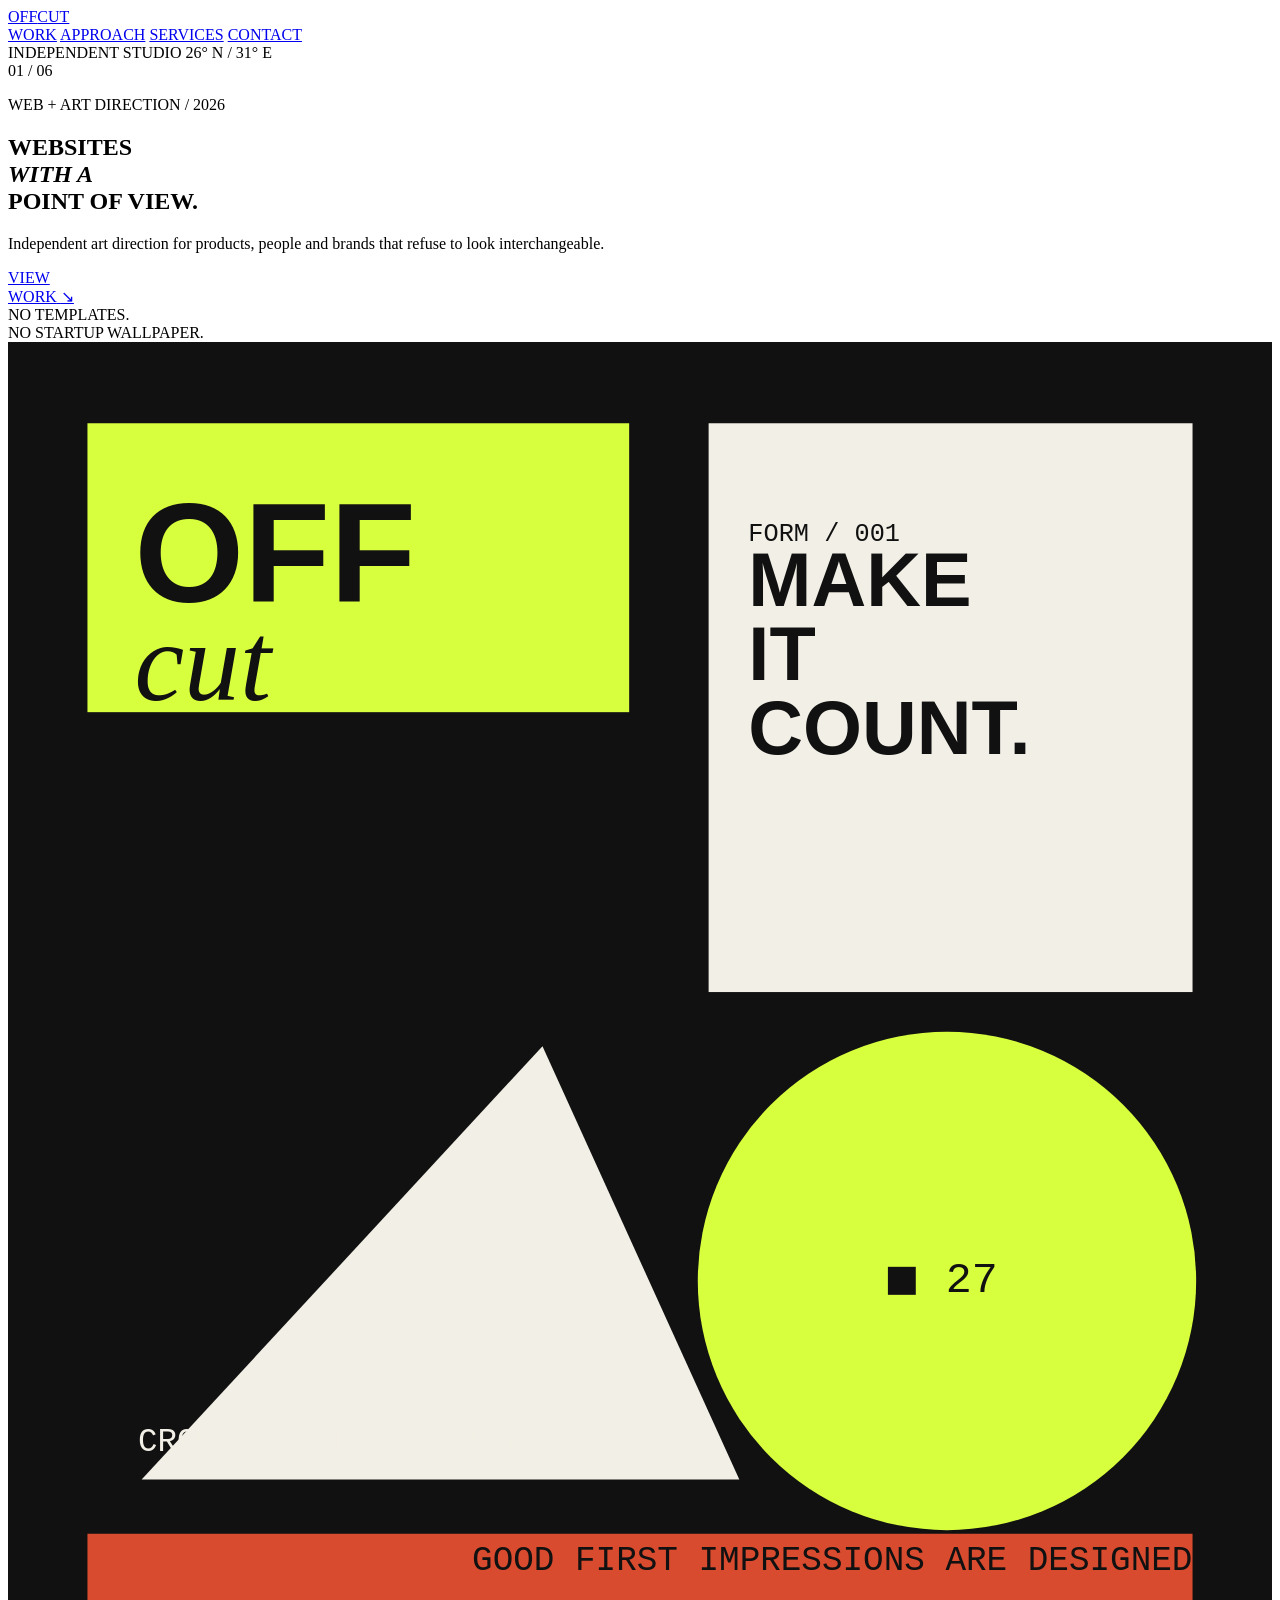
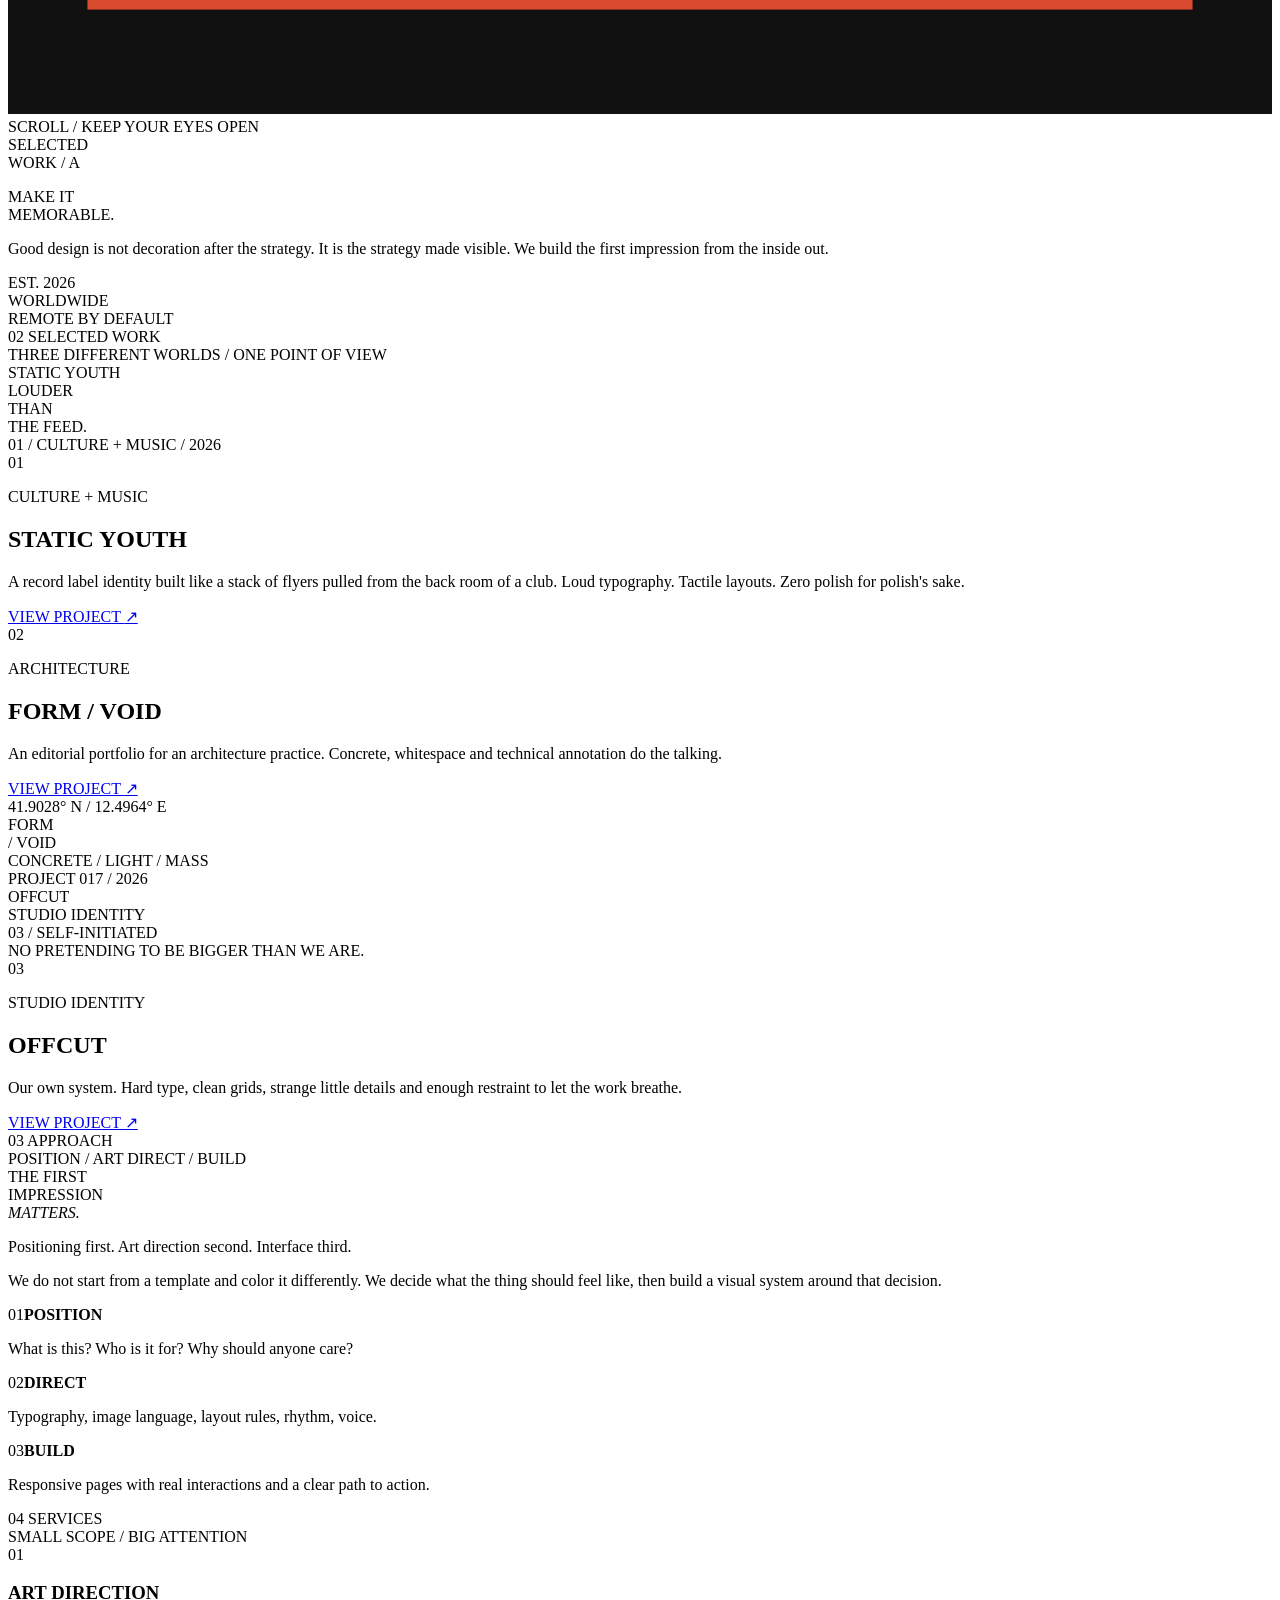
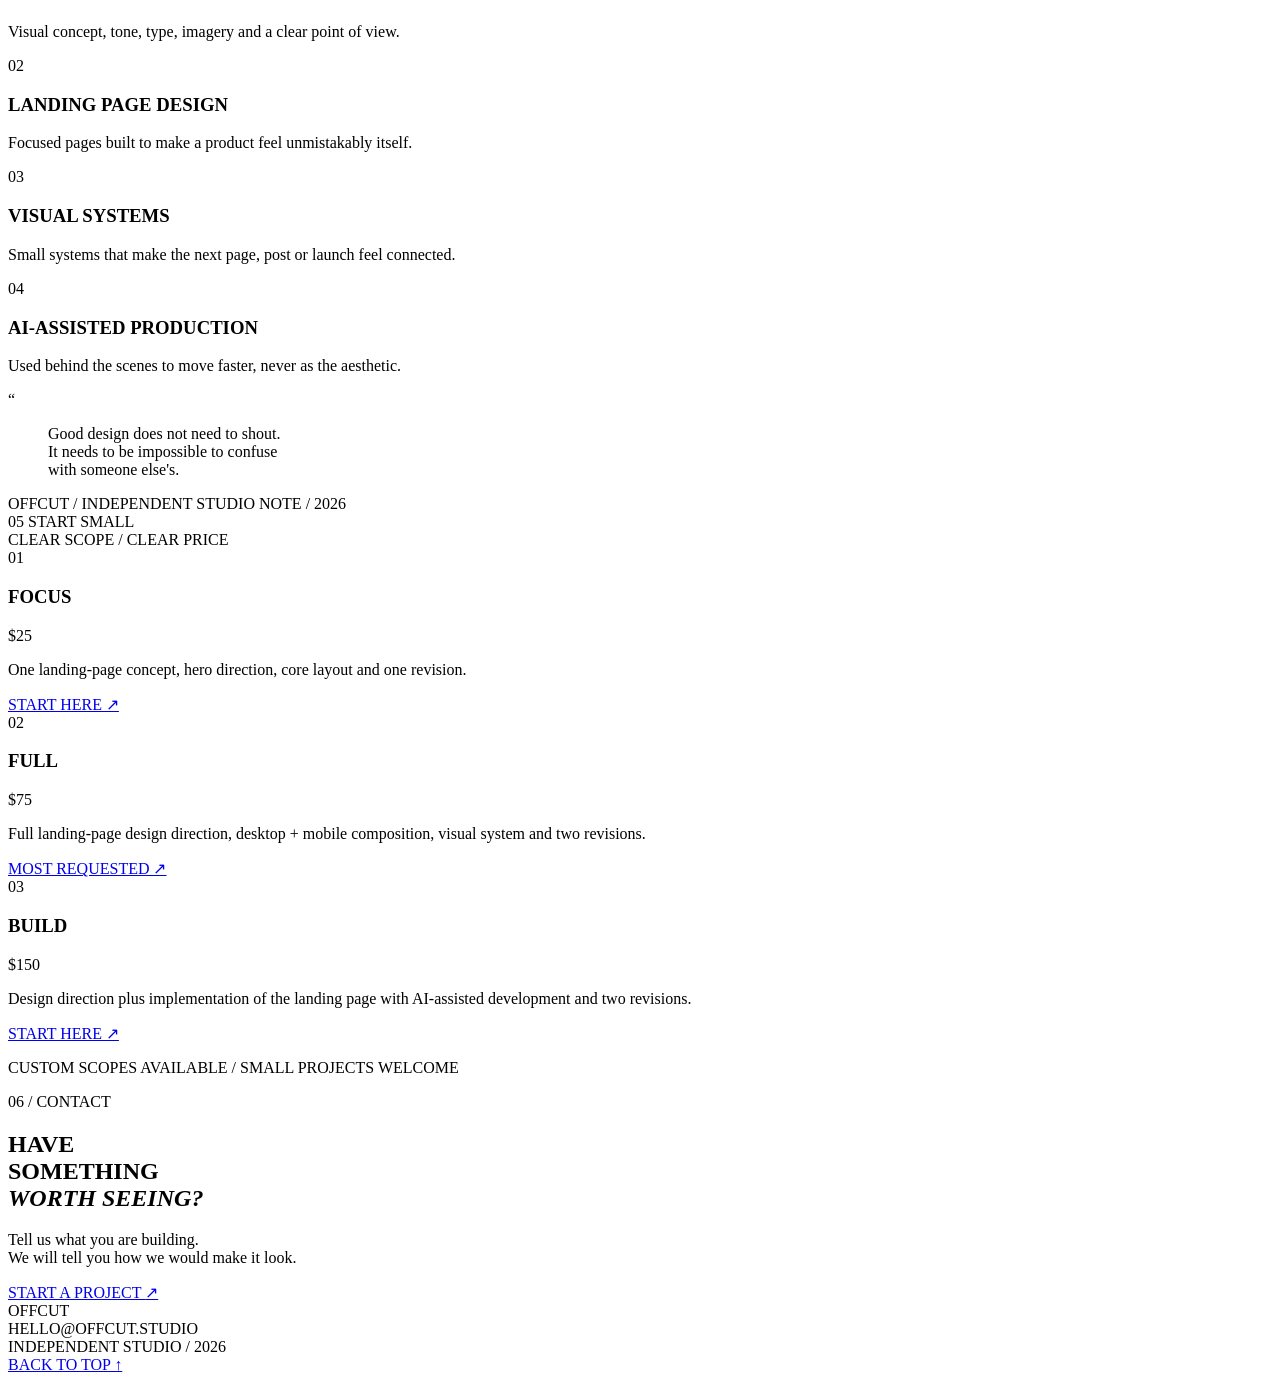
==== index.html @ 4e5cb55f "Build OFFCUT portfolio homepage" ====
<!doctype html>
<html lang="en">
<head>
  <meta charset="utf-8">
  <meta name="viewport" content="width=device-width,initial-scale=1">
  <meta name="theme-color" content="#f2efe6">
  <meta name="description" content="OFFCUT is an independent web and art direction studio making memorable websites for products, people and brands.">
  <title>OFFCUT / Websites with a point of view.</title>
  <link rel="icon" href="favicon.svg" type="image/svg+xml">
  <link rel="stylesheet" href="styles.css">
</head>
<body>
  <div class="noise" aria-hidden="true"></div>

  <header class="site-header">
    <a class="brand" href="#top" aria-label="OFFCUT home">
      <span>OFF</span><span>CUT</span>
    </a>
    <nav class="nav" aria-label="Primary">
      <a href="#work">WORK</a>
      <a href="#approach">APPROACH</a>
      <a href="#services">SERVICES</a>
      <a href="#contact">CONTACT</a>
    </nav>
    <div class="header-meta">
      <span>INDEPENDENT STUDIO</span>
      <span>26° N / 31° E</span>
    </div>
  </header>

  <main id="top">
    <section class="hero section-grid">
      <div class="hero-index mono">01 / 06</div>
      <div class="hero-copy">
        <p class="eyebrow">WEB + ART DIRECTION / 2026</p>
        <h1>WEBSITES<br><em>WITH A</em><br>POINT OF VIEW.</h1>
        <div class="hero-foot">
          <p class="lede">Independent art direction for products, people and brands that refuse to look interchangeable.</p>
          <a class="circle-link" href="#work">
            <span>VIEW<br>WORK</span>
            <span class="arrow">↘</span>
          </a>
        </div>
      </div>
      <div class="hero-art">
        <div class="stamp">NO TEMPLATES.<br>NO STARTUP WALLPAPER.</div>
        <svg class="hero-poster" viewBox="0 0 700 760" role="img" aria-label="Abstract OFFCUT poster composition">
          <rect width="700" height="760" fill="#111"/>
          <rect x="44" y="45" width="300" height="160" fill="#d8ff3e"/>
          <rect x="388" y="45" width="268" height="315" fill="#f2efe6"/>
          <circle cx="520" cy="520" r="138" fill="#d8ff3e"/>
          <path d="M74 630 L296 390 L405 630 Z" fill="#f2efe6"/>
          <rect x="44" y="660" width="612" height="42" fill="#d84b2f"/>
          <text x="70" y="144" fill="#111" font-size="78" font-family="Arial Narrow, Arial, sans-serif" font-weight="900">OFF</text>
          <text x="70" y="198" fill="#111" font-size="62" font-family="Georgia, serif" font-style="italic">cut</text>
          <text x="410" y="110" fill="#111" font-size="14" font-family="monospace">FORM / 001</text>
          <text x="410" y="146" fill="#111" font-size="42" font-family="Arial Narrow, Arial, sans-serif" font-weight="900">MAKE</text>
          <text x="410" y="187" fill="#111" font-size="42" font-family="Arial Narrow, Arial, sans-serif" font-weight="900">IT</text>
          <text x="410" y="228" fill="#111" font-size="42" font-family="Arial Narrow, Arial, sans-serif" font-weight="900">COUNT.</text>
          <text x="485" y="526" fill="#111" font-size="24" font-family="monospace">◼ 27</text>
          <text x="72" y="614" fill="#f2efe6" font-size="18" font-family="monospace">CROPPED / LOUD / PRECISE</text>
          <text x="257" y="680" fill="#111" font-size="19" font-family="monospace">GOOD FIRST IMPRESSIONS ARE DESIGNED.</text>
        </svg>
        <div class="hero-note mono">SCROLL / KEEP YOUR EYES OPEN</div>
      </div>
    </section>

    <section class="manifesto section-grid">
      <div class="manifesto-kicker">SELECTED<br>WORK / A</div>
      <div class="manifesto-copy">
        <p class="giant">MAKE IT<br><span>MEMORABLE.</span></p>
        <div class="manifesto-rule"></div>
        <p>Good design is not decoration after the strategy. It is the strategy made visible. We build the first impression from the inside out.</p>
      </div>
      <div class="manifesto-aside mono">EST. 2026<br>WORLDWIDE<br>REMOTE BY DEFAULT</div>
    </section>

    <section id="work" class="work">
      <div class="section-head">
        <div><span class="section-number">02</span> SELECTED WORK</div>
        <div class="mono">THREE DIFFERENT WORLDS / ONE POINT OF VIEW</div>
      </div>

      <article class="project project-a">
        <div class="project-visual static-youth-art">
          <div class="poster-tape">STATIC YOUTH</div>
          <div class="poster-big">LOUDER<br>THAN<br>THE FEED.</div>
          <div class="poster-small mono">01 / CULTURE + MUSIC / 2026</div>
          <div class="poster-bars"><span></span><span></span><span></span><span></span></div>
          <div class="poster-circle"></div>
        </div>
        <div class="project-info">
          <div class="project-index">01</div>
          <div>
            <p class="project-type">CULTURE + MUSIC</p>
            <h2>STATIC YOUTH</h2>
            <p>A record label identity built like a stack of flyers pulled from the back room of a club. Loud typography. Tactile layouts. Zero polish for polish's sake.</p>
          </div>
          <a class="text-link" href="#contact">VIEW PROJECT <span>↗</span></a>
        </div>
      </article>

      <article class="project project-b">
        <div class="project-info">
          <div class="project-index">02</div>
          <div>
            <p class="project-type">ARCHITECTURE</p>
            <h2>FORM / VOID</h2>
            <p>An editorial portfolio for an architecture practice. Concrete, whitespace and technical annotation do the talking.</p>
          </div>
          <a class="text-link" href="#contact">VIEW PROJECT <span>↗</span></a>
        </div>
        <div class="project-visual form-void-art">
          <div class="fv-top mono">41.9028° N / 12.4964° E</div>
          <div class="fv-title">FORM<br><span>/</span> VOID</div>
          <div class="fv-grid"></div>
          <div class="fv-block"></div>
          <div class="fv-caption mono">CONCRETE / LIGHT / MASS<br>PROJECT 017 / 2026</div>
          <div class="fv-line"></div>
        </div>
      </article>

      <article class="project project-c">
        <div class="project-visual offcut-art">
          <div class="oc-word">OFFCUT</div>
          <div class="oc-sub">STUDIO IDENTITY</div>
          <div class="oc-cut cut-one"></div>
          <div class="oc-cut cut-two"></div>
          <div class="oc-label mono">03 / SELF-INITIATED</div>
          <div class="oc-note">NO PRETENDING TO BE BIGGER THAN WE ARE.</div>
        </div>
        <div class="project-info">
          <div class="project-index">03</div>
          <div>
            <p class="project-type">STUDIO IDENTITY</p>
            <h2>OFFCUT</h2>
            <p>Our own system. Hard type, clean grids, strange little details and enough restraint to let the work breathe.</p>
          </div>
          <a class="text-link" href="#contact">VIEW PROJECT <span>↗</span></a>
        </div>
      </article>
    </section>

    <section id="approach" class="approach">
      <div class="section-head">
        <div><span class="section-number">03</span> APPROACH</div>
        <div class="mono">POSITION / ART DIRECT / BUILD</div>
      </div>
      <div class="approach-title">THE FIRST<br>IMPRESSION<br><i>MATTERS.</i></div>
      <div class="approach-grid">
        <div class="approach-intro">
          <p>Positioning first. Art direction second. Interface third.</p>
          <p>We do not start from a template and color it differently. We decide what the thing should feel like, then build a visual system around that decision.</p>
        </div>
        <div class="steps">
          <div class="step"><span>01</span><strong>POSITION</strong><p>What is this? Who is it for? Why should anyone care?</p></div>
          <div class="step"><span>02</span><strong>DIRECT</strong><p>Typography, image language, layout rules, rhythm, voice.</p></div>
          <div class="step"><span>03</span><strong>BUILD</strong><p>Responsive pages with real interactions and a clear path to action.</p></div>
        </div>
      </div>
    </section>

    <section id="services" class="services">
      <div class="section-head">
        <div><span class="section-number">04</span> SERVICES</div>
        <div class="mono">SMALL SCOPE / BIG ATTENTION</div>
      </div>
      <div class="service-list">
        <div class="service-row"><span>01</span><h3>ART DIRECTION</h3><p>Visual concept, tone, type, imagery and a clear point of view.</p></div>
        <div class="service-row"><span>02</span><h3>LANDING PAGE DESIGN</h3><p>Focused pages built to make a product feel unmistakably itself.</p></div>
        <div class="service-row"><span>03</span><h3>VISUAL SYSTEMS</h3><p>Small systems that make the next page, post or launch feel connected.</p></div>
        <div class="service-row"><span>04</span><h3>AI-ASSISTED PRODUCTION</h3><p>Used behind the scenes to move faster, never as the aesthetic.</p></div>
      </div>
    </section>

    <section class="statement">
      <div class="statement-mark">“</div>
      <blockquote>Good design does not need to shout.<br>It needs to be impossible to confuse<br>with someone else's.</blockquote>
      <div class="statement-meta mono">OFFCUT / INDEPENDENT STUDIO NOTE / 2026</div>
    </section>

    <section class="pricing">
      <div class="section-head">
        <div><span class="section-number">05</span> START SMALL</div>
        <div class="mono">CLEAR SCOPE / CLEAR PRICE</div>
      </div>
      <div class="pricing-grid">
        <article class="price">
          <span class="price-tag">01</span>
          <h3>FOCUS</h3>
          <div class="price-amount">$25</div>
          <p>One landing-page concept, hero direction, core layout and one revision.</p>
          <a href="#contact">START HERE ↗</a>
        </article>
        <article class="price featured">
          <span class="price-tag">02</span>
          <h3>FULL</h3>
          <div class="price-amount">$75</div>
          <p>Full landing-page design direction, desktop + mobile composition, visual system and two revisions.</p>
          <a href="#contact">MOST REQUESTED ↗</a>
        </article>
        <article class="price">
          <span class="price-tag">03</span>
          <h3>BUILD</h3>
          <div class="price-amount">$150</div>
          <p>Design direction plus implementation of the landing page with AI-assisted development and two revisions.</p>
          <a href="#contact">START HERE ↗</a>
        </article>
      </div>
      <p class="pricing-note mono">CUSTOM SCOPES AVAILABLE / SMALL PROJECTS WELCOME</p>
    </section>

    <section id="contact" class="contact">
      <div class="contact-top mono">06 / CONTACT</div>
      <h2>HAVE<br>SOMETHING<br><i>WORTH SEEING?</i></h2>
      <div class="contact-bottom">
        <p>Tell us what you are building.<br>We will tell you how we would make it look.</p>
        <a class="contact-button" href="mailto:hello@offcut.studio?subject=OFFCUT%20project%20inquiry">START A PROJECT <span>↗</span></a>
      </div>
    </section>
  </main>

  <footer class="site-footer">
    <div class="brand footer-brand">OFFCUT</div>
    <div class="mono">HELLO@OFFCUT.STUDIO</div>
    <div class="mono">INDEPENDENT STUDIO / 2026</div>
    <a class="mono back-top" href="#top">BACK TO TOP ↑</a>
  </footer>

  <script src="script.js"></script>
</body>
</html>
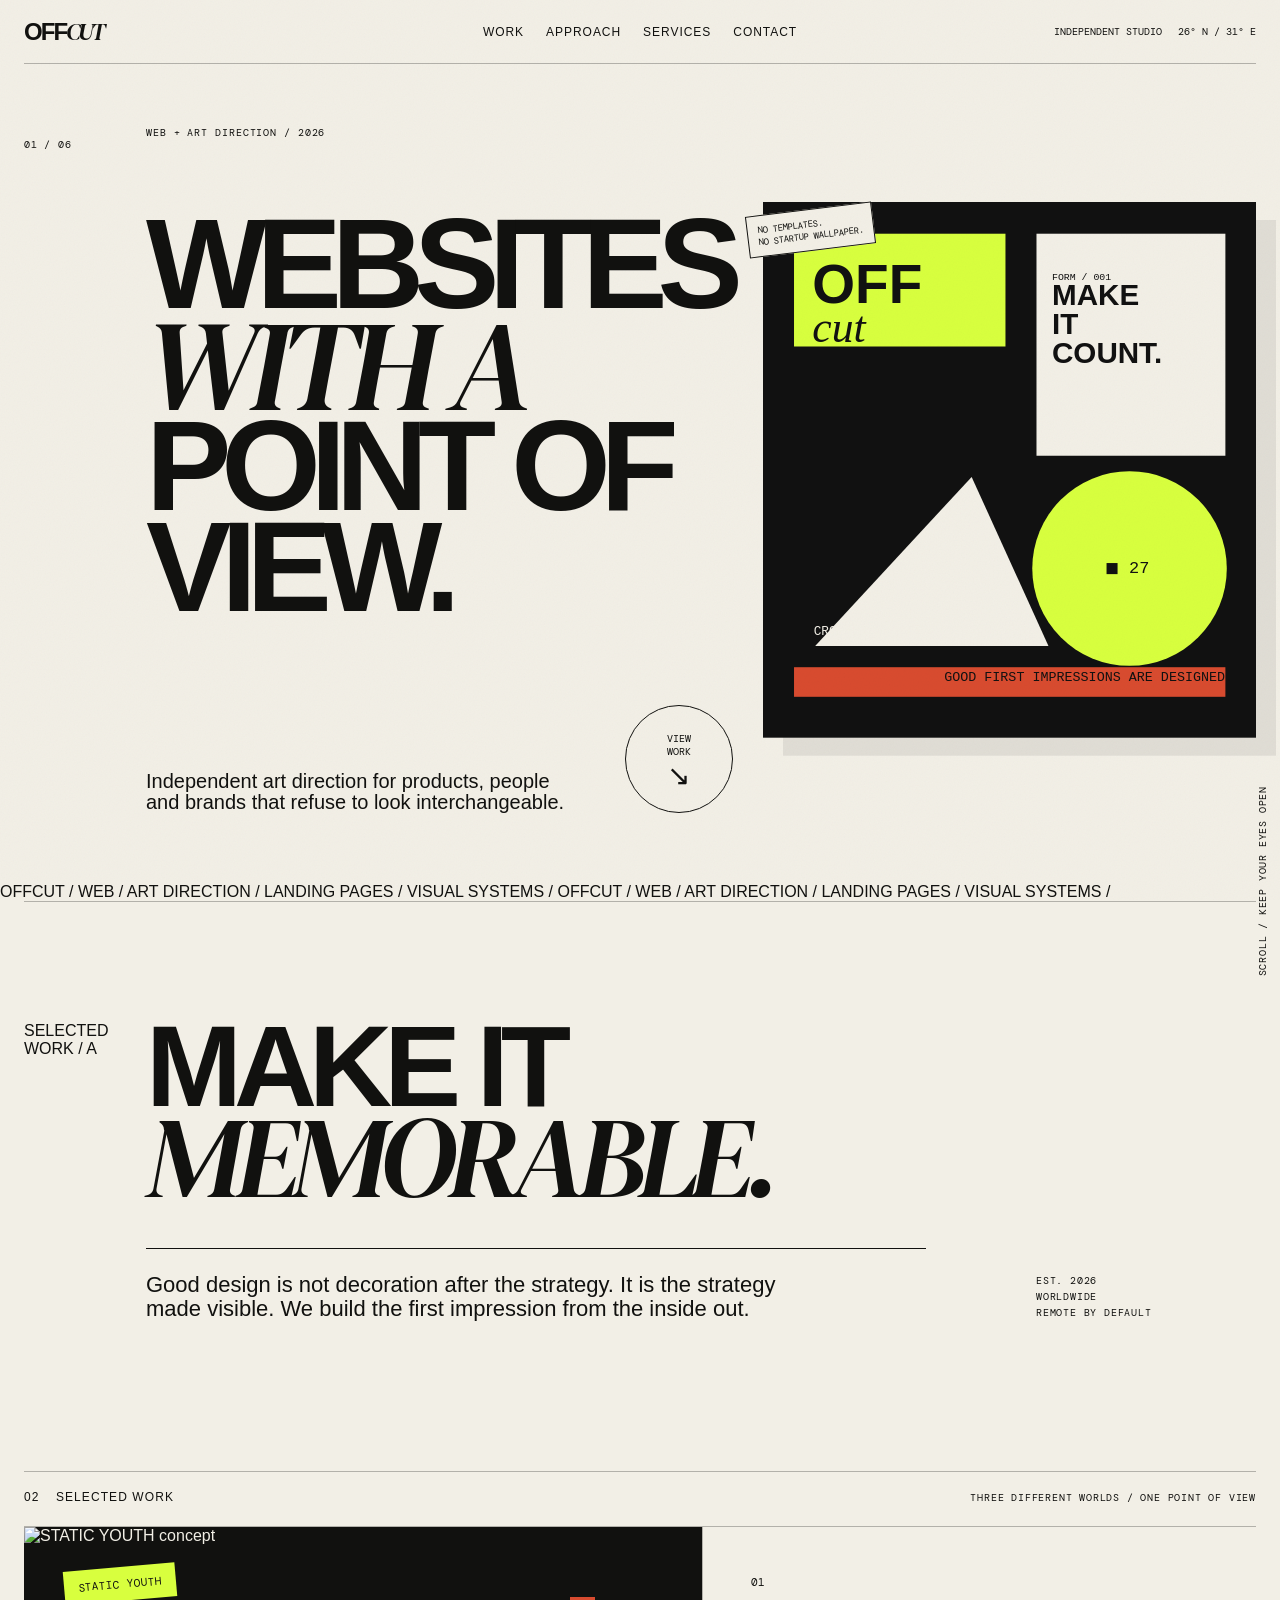
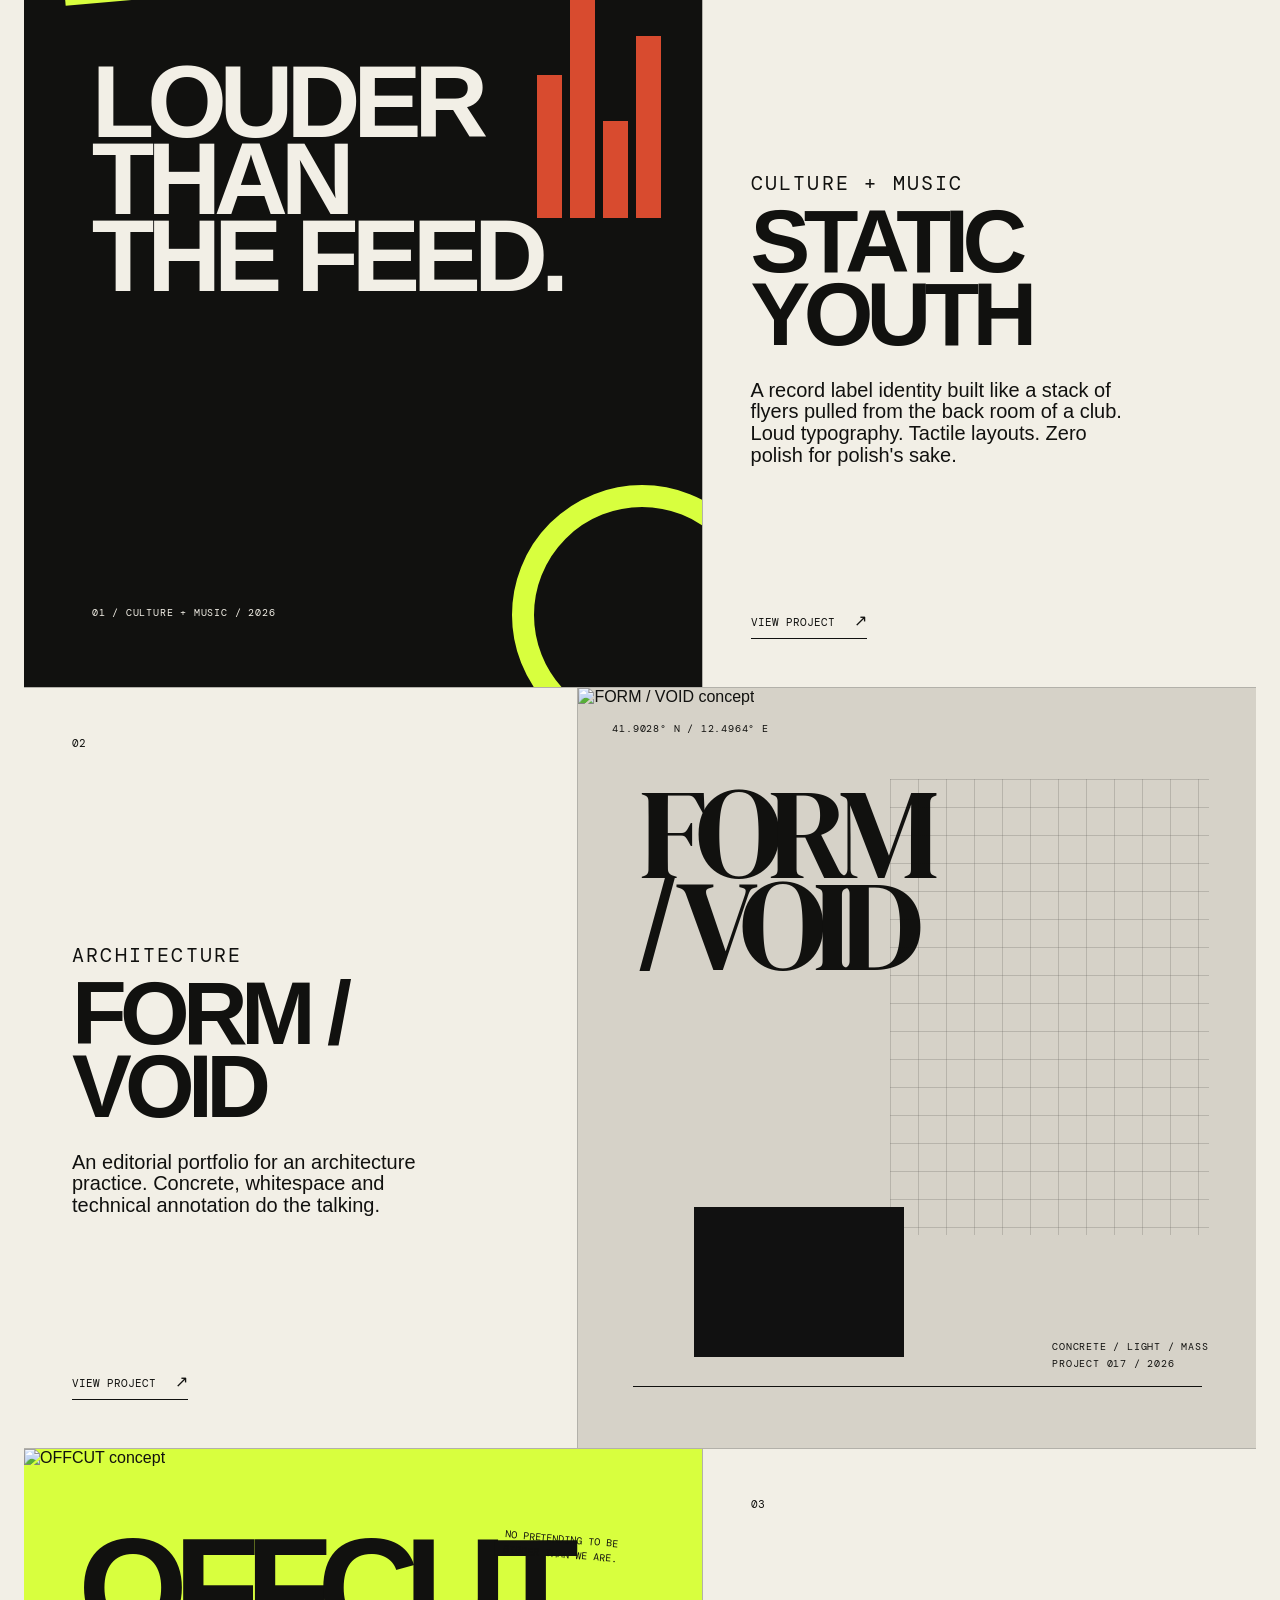
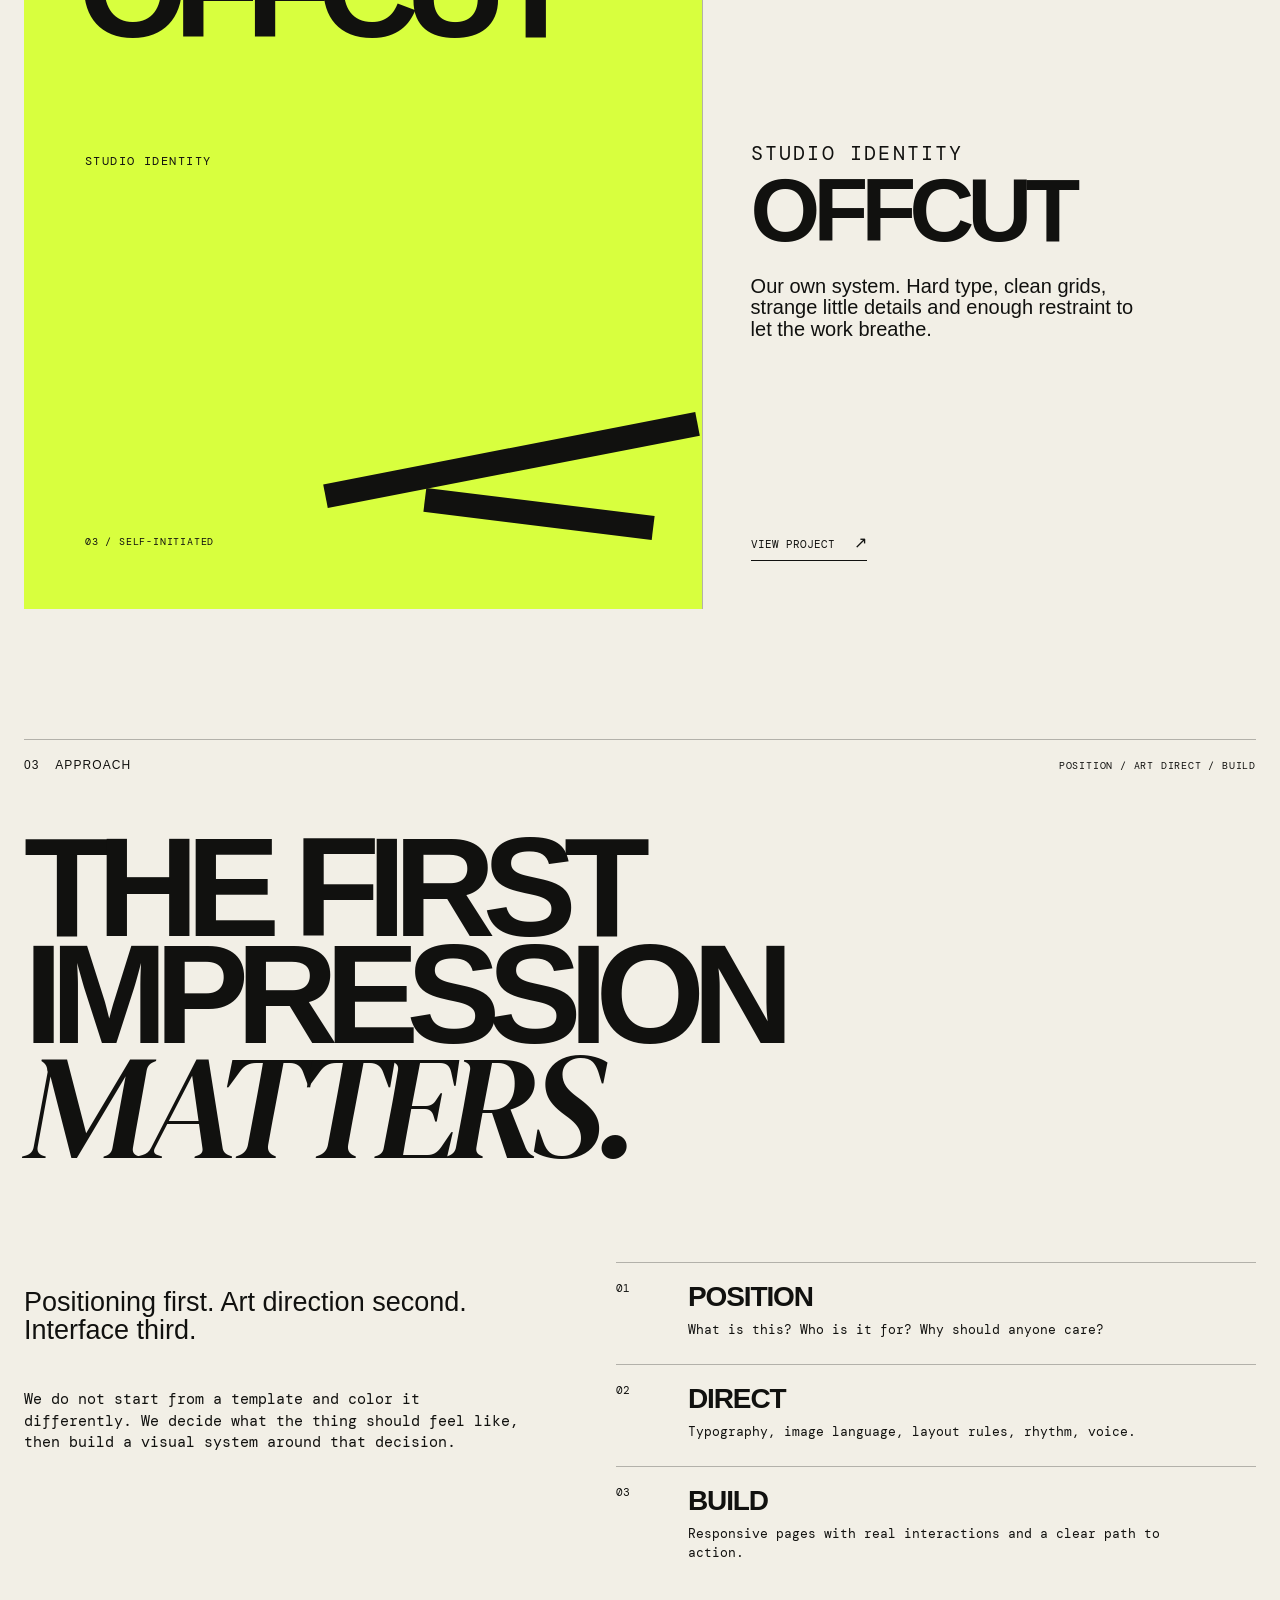
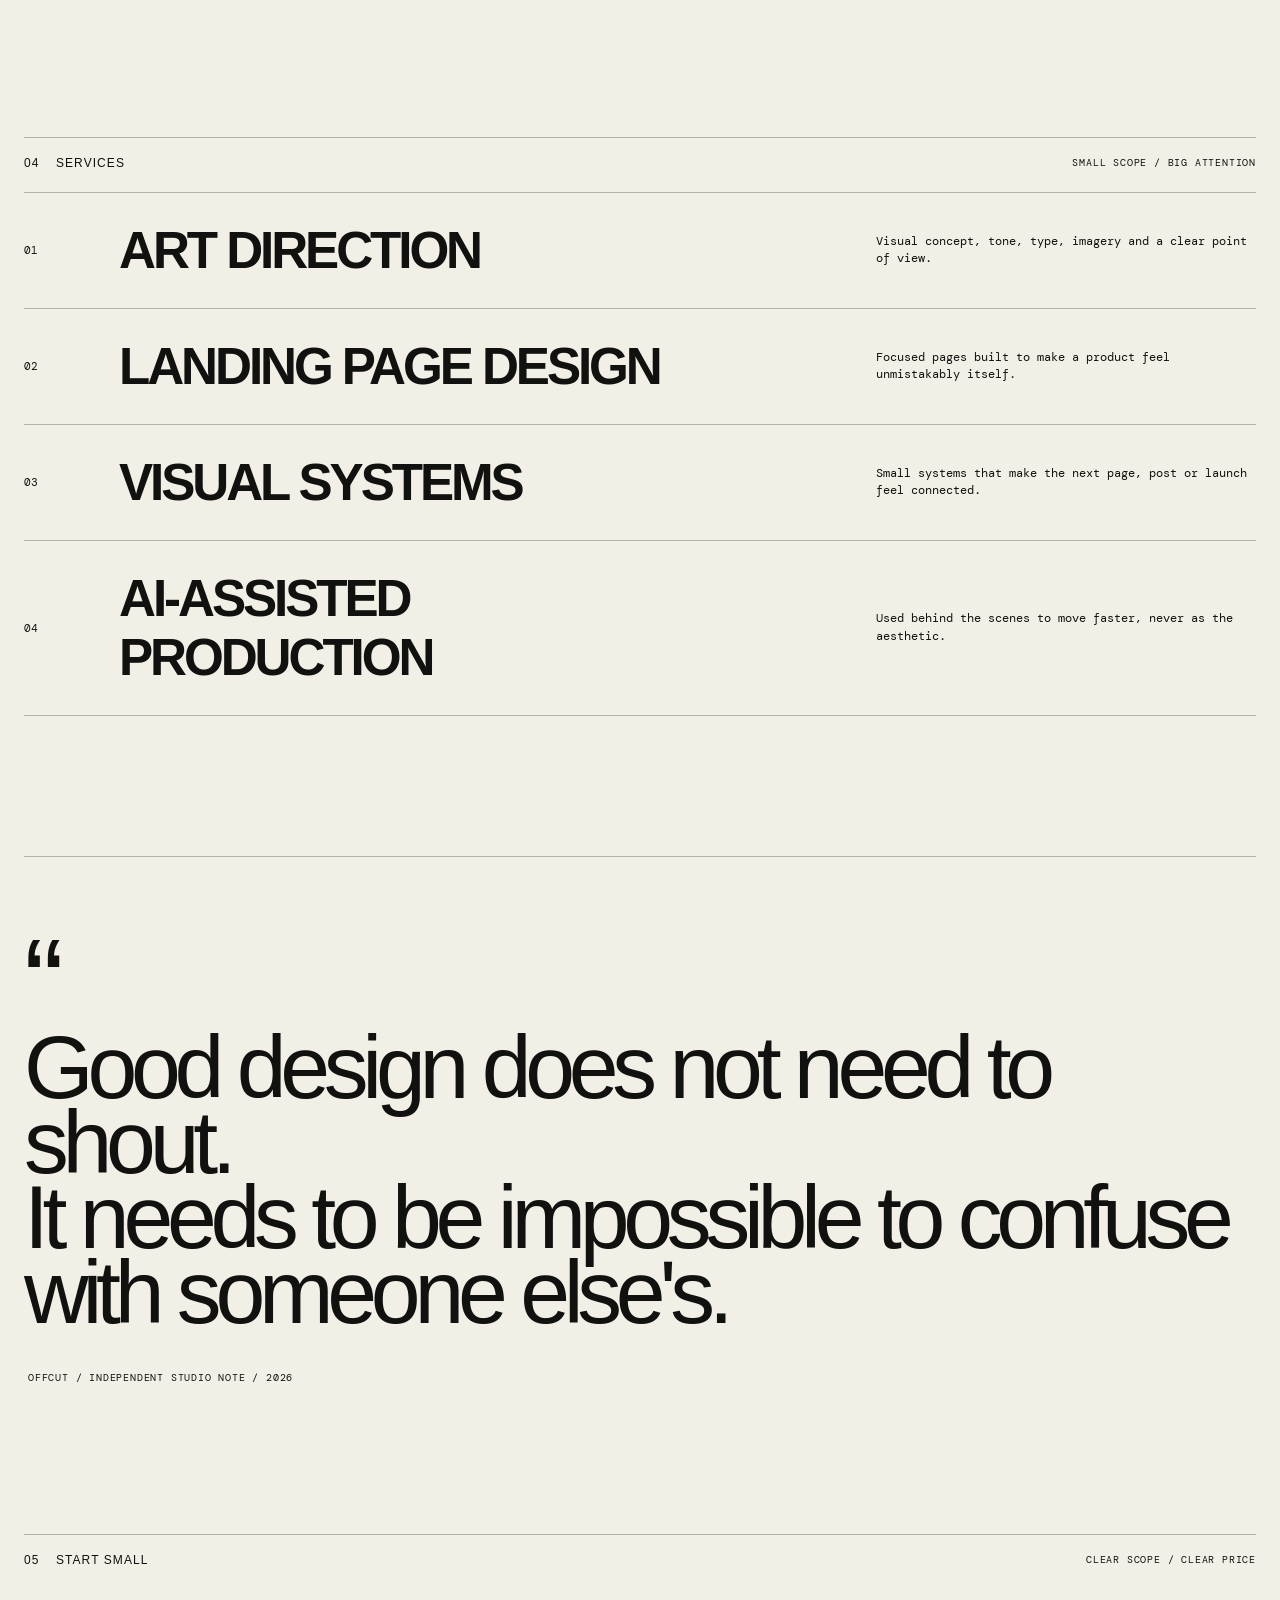
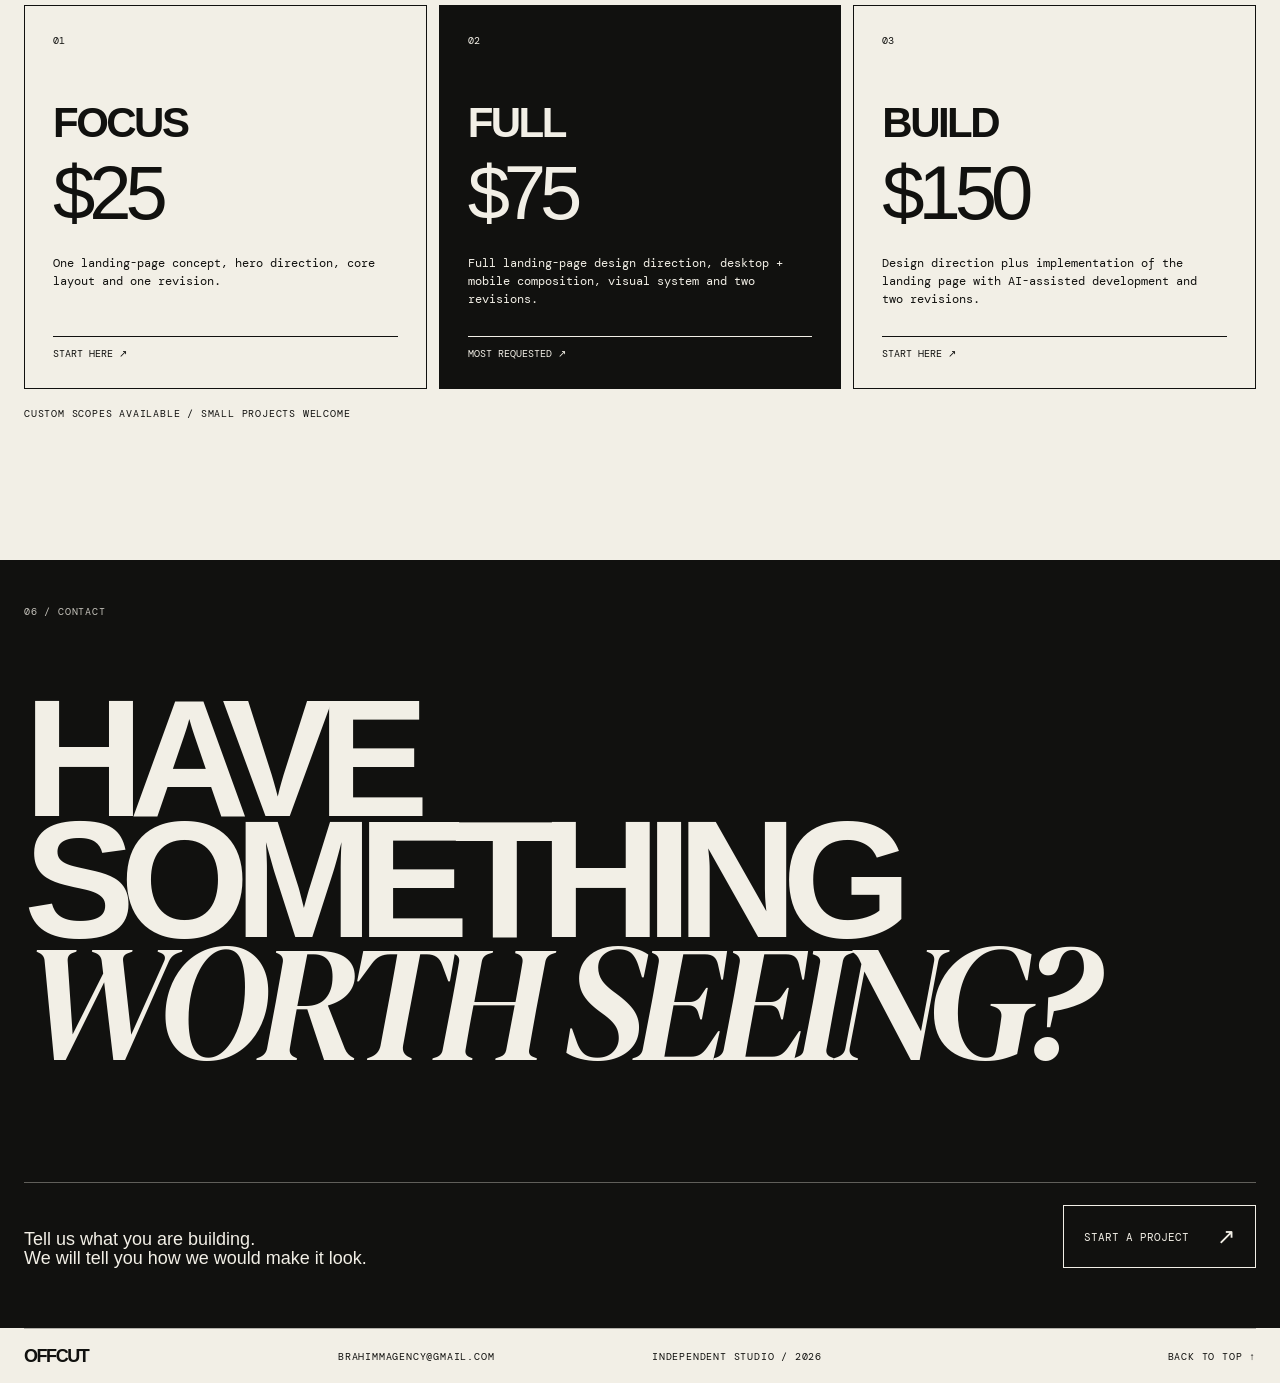
==== commit c554b63b: "Upgrade OFFCUT portfolio presentation" ====
--- a/index.html
+++ b/index.html
@@ -65,6 +65,8 @@
       </div>
     </section>
 
+    <div class="ticker" aria-hidden="true"><div>OFFCUT / WEB / ART DIRECTION / LANDING PAGES / VISUAL SYSTEMS / OFFCUT / WEB / ART DIRECTION / LANDING PAGES / VISUAL SYSTEMS / </div></div>
+
     <section class="manifesto section-grid">
       <div class="manifesto-kicker">SELECTED<br>WORK / A</div>
       <div class="manifesto-copy">
@@ -82,7 +84,7 @@
       </div>
 
       <article class="project project-a">
-        <div class="project-visual static-youth-art">
+        <div class="project-visual static-youth-art image-card"><img class="project-shot" src="https://design.canva.ai/r_Qcay9tDAFfjIZ" alt="STATIC YOUTH concept"><div class="visual-overlay"></div>
           <div class="poster-tape">STATIC YOUTH</div>
           <div class="poster-big">LOUDER<br>THAN<br>THE FEED.</div>
           <div class="poster-small mono">01 / CULTURE + MUSIC / 2026</div>
@@ -96,7 +98,7 @@
             <h2>STATIC YOUTH</h2>
             <p>A record label identity built like a stack of flyers pulled from the back room of a club. Loud typography. Tactile layouts. Zero polish for polish's sake.</p>
           </div>
-          <a class="text-link" href="#contact">VIEW PROJECT <span>↗</span></a>
+          <a class="text-link" href="work/static-youth/">VIEW PROJECT <span>↗</span></a>
         </div>
       </article>
 
@@ -108,9 +110,9 @@
             <h2>FORM / VOID</h2>
             <p>An editorial portfolio for an architecture practice. Concrete, whitespace and technical annotation do the talking.</p>
           </div>
-          <a class="text-link" href="#contact">VIEW PROJECT <span>↗</span></a>
-        </div>
-        <div class="project-visual form-void-art">
+          <a class="text-link" href="work/form-void/">VIEW PROJECT <span>↗</span></a>
+        </div>
+        <div class="project-visual form-void-art image-card"><img class="project-shot" src="https://design.canva.ai/UI3Gg_3_g4s7KSS" alt="FORM / VOID concept"><div class="visual-overlay"></div>
           <div class="fv-top mono">41.9028° N / 12.4964° E</div>
           <div class="fv-title">FORM<br><span>/</span> VOID</div>
           <div class="fv-grid"></div>
@@ -121,7 +123,7 @@
       </article>
 
       <article class="project project-c">
-        <div class="project-visual offcut-art">
+        <div class="project-visual offcut-art image-card"><img class="project-shot" src="https://design.canva.ai/7XcCRuXtuPs5Odk" alt="OFFCUT concept"><div class="visual-overlay"></div>
           <div class="oc-word">OFFCUT</div>
           <div class="oc-sub">STUDIO IDENTITY</div>
           <div class="oc-cut cut-one"></div>
@@ -136,7 +138,7 @@
             <h2>OFFCUT</h2>
             <p>Our own system. Hard type, clean grids, strange little details and enough restraint to let the work breathe.</p>
           </div>
-          <a class="text-link" href="#contact">VIEW PROJECT <span>↗</span></a>
+          <a class="text-link" href="work/offcut/">VIEW PROJECT <span>↗</span></a>
         </div>
       </article>
     </section>
@@ -173,7 +175,7 @@
       </div>
     </section>
 
-    <section class="statement">
+    <section class="statement statement-pin">
       <div class="statement-mark">“</div>
       <blockquote>Good design does not need to shout.<br>It needs to be impossible to confuse<br>with someone else's.</blockquote>
       <div class="statement-meta mono">OFFCUT / INDEPENDENT STUDIO NOTE / 2026</div>
@@ -215,14 +217,14 @@
       <h2>HAVE<br>SOMETHING<br><i>WORTH SEEING?</i></h2>
       <div class="contact-bottom">
         <p>Tell us what you are building.<br>We will tell you how we would make it look.</p>
-        <a class="contact-button" href="mailto:hello@offcut.studio?subject=OFFCUT%20project%20inquiry">START A PROJECT <span>↗</span></a>
+        <a class="contact-button" href="mailto:brahimmagency@gmail.com?subject=OFFCUT%20project%20inquiry">START A PROJECT <span>↗</span></a>
       </div>
     </section>
   </main>
 
   <footer class="site-footer">
     <div class="brand footer-brand">OFFCUT</div>
-    <div class="mono">HELLO@OFFCUT.STUDIO</div>
+    <div class="mono">BRAHIMMAGENCY@GMAIL.COM</div>
     <div class="mono">INDEPENDENT STUDIO / 2026</div>
     <a class="mono back-top" href="#top">BACK TO TOP ↑</a>
   </footer>
--- a/styles.css
+++ b/styles.css
@@ -0,0 +1,225 @@
+@import url('https://fonts.googleapis.com/css2?family=DM+Mono:wght@400;500&family=DM+Serif+Display:ital@0;1&display=swap');
+
+:root{
+  --paper:#f2efe6;
+  --ink:#11110f;
+  --lime:#d8ff3e;
+  --red:#d84b2f;
+  --line:rgba(17,17,15,.28);
+  --soft:rgba(17,17,15,.08);
+  --serif:"DM Serif Display", Georgia, serif;
+  --mono:"DM Mono", "Courier New", monospace;
+  --sans:"Arial Narrow", "Helvetica Neue", Arial, sans-serif;
+  --wide:1280px;
+}
+
+*{box-sizing:border-box}
+html{scroll-behavior:smooth}
+body{
+  margin:0;
+  background:var(--paper);
+  color:var(--ink);
+  font-family:var(--sans);
+  overflow-x:hidden;
+}
+body::selection{background:var(--ink);color:var(--lime)}
+a{color:inherit;text-decoration:none}
+button,input,textarea{font:inherit}
+.noise{
+  position:fixed;inset:0;pointer-events:none;z-index:10;opacity:.08;
+  background-image:url("data:image/svg+xml,%3Csvg xmlns='http://www.w3.org/2000/svg' width='160' height='160' viewBox='0 0 160 160'%3E%3Cfilter id='n'%3E%3CfeTurbulence type='fractalNoise' baseFrequency='.75' numOctaves='2' stitchTiles='stitch'/%3E%3C/filter%3E%3Crect width='100%25' height='100%25' filter='url(%23n)' opacity='.5'/%3E%3C/svg%3E");
+  mix-blend-mode:multiply;
+}
+
+.site-header,.site-footer{
+  width:min(var(--wide),calc(100% - 48px));
+  margin:0 auto;
+  display:grid;
+  grid-template-columns:1fr auto 1fr;
+  align-items:center;
+  gap:24px;
+}
+.site-header{padding:22px 0;border-bottom:1px solid var(--line);position:relative;z-index:2}
+.brand{font-size:24px;letter-spacing:-.08em;font-weight:900;display:inline-flex;line-height:.8}
+.brand span:last-child{font-family:var(--serif);font-style:italic;font-weight:400}
+.nav{display:flex;gap:22px;font-size:12px;letter-spacing:.08em}
+.nav a{position:relative}
+.nav a::after{content:"";position:absolute;left:0;right:0;bottom:-5px;height:1px;background:var(--ink);transform:scaleX(0);transform-origin:right;transition:transform .25s ease}
+.nav a:hover::after{transform:scaleX(1);transform-origin:left}
+.header-meta{justify-self:end;display:flex;gap:16px;font:10px var(--mono);text-transform:uppercase}
+
+.mono{font:10px var(--mono);letter-spacing:.08em;text-transform:uppercase}
+.section-grid{
+  width:min(var(--wide),calc(100% - 48px));margin:0 auto;
+  display:grid;grid-template-columns:92px 1fr 1fr;
+  gap:30px;
+}
+.hero{min-height:calc(100vh - 81px);padding:62px 0 70px;align-items:stretch}
+.hero-index{padding-top:12px}
+.hero-copy{display:flex;flex-direction:column;justify-content:space-between}
+.eyebrow{font:10px var(--mono);margin:0 0 24px;letter-spacing:.09em}
+h1{font-size:clamp(72px,10vw,166px);line-height:.79;letter-spacing:-.08em;margin:0;text-transform:uppercase;font-weight:900}
+h1 em,.approach-title i,.contact h2 i{font-family:var(--serif);font-weight:400;text-transform:none;letter-spacing:-.07em}
+.hero-foot{display:flex;justify-content:space-between;align-items:end;gap:24px;margin-top:38px;max-width:620px}
+.lede{font-size:20px;line-height:1.05;max-width:430px;margin:0}
+.circle-link{
+  width:108px;height:108px;border:1px solid var(--ink);border-radius:50%;
+  display:flex;flex-direction:column;justify-content:center;align-items:center;gap:8px;
+  font:10px var(--mono);text-transform:uppercase;transition:.25s ease;flex:none
+}
+.circle-link:hover{background:var(--ink);color:var(--lime);transform:rotate(-8deg)}
+.circle-link .arrow{font-size:28px;line-height:.7}
+.hero-art{position:relative;display:flex;align-items:center;justify-content:center;min-height:650px}
+.hero-poster{width:min(100%,640px);height:auto;filter:drop-shadow(20px 18px 0 rgba(17,17,15,.08))}
+.stamp{position:absolute;left:-16px;top:12%;font:9px var(--mono);line-height:1.35;border:1px solid var(--ink);padding:8px 10px;transform:rotate(-7deg);background:var(--paper);z-index:1}
+.hero-note{position:absolute;right:0;bottom:2%;transform:rotate(-90deg);transform-origin:right top}
+
+.manifesto{grid-template-columns:92px 1fr 220px;padding:120px 0 150px;border-top:1px solid var(--line)}
+.manifesto-copy{max-width:780px}
+.giant{font-size:clamp(64px,9vw,130px);line-height:.78;letter-spacing:-.07em;margin:0;font-weight:900}
+.giant span{font-family:var(--serif);font-style:italic;font-weight:400}
+.manifesto-rule{height:1px;background:var(--ink);margin:46px 0 24px}
+.manifesto-copy>p:last-child{font-size:22px;max-width:660px;line-height:1.1;margin:0}
+.manifesto-aside{align-self:end;line-height:1.6}
+
+.work,.approach,.services,.pricing{width:min(var(--wide),calc(100% - 48px));margin:0 auto}
+.section-head{
+  display:flex;justify-content:space-between;align-items:center;
+  border-top:1px solid var(--line);padding:18px 0 22px;
+  font-size:12px;letter-spacing:.09em;
+}
+.section-number{display:inline-block;margin-right:12px}
+.project{
+  display:grid;grid-template-columns:1.1fr .9fr;min-height:760px;border-top:1px solid var(--line)
+}
+.project-b{grid-template-columns:.9fr 1.1fr}
+.project-visual{position:relative;min-height:760px;overflow:hidden}
+.project-info{
+  border-left:1px solid var(--line);padding:48px;display:flex;flex-direction:column;justify-content:space-between;
+}
+.project-b .project-info{border-left:0;border-right:1px solid var(--line)}
+.project-index{font:11px var(--mono);margin-bottom:60px}
+.project-type{font:10px var(--mono);letter-spacing:.11em;margin:0 0 10px}
+.project-info h2{font-size:clamp(52px,7vw,105px);line-height:.82;letter-spacing:-.075em;margin:0 0 28px}
+.project-info p{font-size:20px;line-height:1.08;max-width:390px}
+.text-link{font:11px var(--mono);border-bottom:1px solid var(--ink);width:max-content;padding-bottom:7px}
+.text-link span{font-size:16px;padding-left:12px}
+.static-youth-art{background:var(--ink);color:var(--paper)}
+.poster-tape{position:absolute;top:40px;left:40px;background:var(--lime);color:var(--ink);padding:10px 14px;font:11px var(--mono);transform:rotate(-5deg)}
+.poster-big{position:absolute;left:10%;top:18%;font-size:clamp(64px,8vw,125px);line-height:.75;font-weight:900;letter-spacing:-.07em}
+.poster-small{position:absolute;left:10%;bottom:9%;font-size:10px}
+.poster-bars{position:absolute;right:6%;top:8%;display:flex;gap:8px;align-items:end;height:230px}
+.poster-bars span{display:block;width:25px;background:var(--red)}
+.poster-bars span:nth-child(1){height:62%}.poster-bars span:nth-child(2){height:96%}.poster-bars span:nth-child(3){height:42%}.poster-bars span:nth-child(4){height:79%}
+.poster-circle{position:absolute;width:260px;height:260px;border:22px solid var(--lime);border-radius:50%;right:-70px;bottom:-58px}
+.form-void-art{background:#d6d2c8}
+.fv-top{position:absolute;top:34px;left:34px}
+.fv-title{position:absolute;left:9%;top:13%;font-size:clamp(80px,10vw,150px);line-height:.72;letter-spacing:-.09em;font-family:var(--serif)}
+.fv-title span{font-family:var(--sans);font-style:normal}
+.fv-grid{position:absolute;right:7%;top:12%;width:47%;height:60%;background-image:linear-gradient(var(--line) 1px,transparent 1px),linear-gradient(90deg,var(--line) 1px,transparent 1px);background-size:28px 28px;opacity:.55}
+.fv-block{position:absolute;left:17%;bottom:12%;width:210px;height:150px;background:#111}
+.fv-caption{position:absolute;right:7%;bottom:10%;line-height:1.7}
+.fv-line{position:absolute;left:8%;right:8%;bottom:8%;height:1px;background:var(--ink)}
+.offcut-art{background:var(--lime);color:var(--ink)}
+.oc-word{position:absolute;left:8%;top:12%;font-size:clamp(86px,11vw,170px);font-weight:900;letter-spacing:-.1em;line-height:.7}
+.oc-sub{position:absolute;left:9%;top:40%;font:12px var(--mono);letter-spacing:.12em}
+.oc-cut{position:absolute;background:var(--ink)}
+.cut-one{width:56%;height:24px;right:0;bottom:18%;transform:rotate(-11deg)}
+.cut-two{width:34%;height:24px;right:7%;bottom:11%;transform:rotate(7deg)}
+.oc-label{position:absolute;left:9%;bottom:8%}
+.oc-note{position:absolute;right:7%;top:11%;width:150px;font:10px var(--mono);line-height:1.5;transform:rotate(5deg)}
+
+.approach{padding:130px 0 150px}
+.approach-title{font-size:clamp(72px,11vw,155px);font-weight:900;line-height:.76;letter-spacing:-.09em;margin:40px 0 100px}
+.approach-title i{font-size:1.06em}
+.approach-grid{display:grid;grid-template-columns:1fr 1.25fr;gap:80px}
+.approach-intro{font-size:27px;line-height:1.03;max-width:520px}
+.approach-intro p:last-child{font:15px var(--mono);line-height:1.45;margin-top:44px}
+.step{display:grid;grid-template-columns:52px 1fr;column-gap:20px;border-top:1px solid var(--line);padding:18px 0 24px}
+.step span{font:11px var(--mono)}
+.step strong{font-size:28px;letter-spacing:-.04em}
+.step p{grid-column:2;margin:8px 0 0;font:13px var(--mono);line-height:1.45;max-width:520px}
+
+.services{padding:0 0 140px}
+.service-list{border-top:1px solid var(--line)}
+.service-row{display:grid;grid-template-columns:70px 1fr 1fr;align-items:center;gap:25px;padding:28px 0;border-bottom:1px solid var(--line)}
+.service-row span{font:11px var(--mono)}
+.service-row h3{font-size:clamp(30px,4vw,62px);letter-spacing:-.06em;margin:0}
+.service-row p{font:12px var(--mono);line-height:1.45;max-width:380px;justify-self:end}
+
+.statement{width:min(var(--wide),calc(100% - 48px));margin:0 auto;padding:100px 0 150px;border-top:1px solid var(--line)}
+.statement-mark{font-size:120px;line-height:.4}
+.statement blockquote{font-size:clamp(46px,7vw,100px);line-height:.84;letter-spacing:-.07em;margin:25px 0 40px}
+.statement-meta{padding-left:4px}
+
+.pricing{padding-bottom:140px}
+.pricing-grid{display:grid;grid-template-columns:repeat(3,1fr);gap:12px;margin-top:16px}
+.price{border:1px solid var(--ink);padding:28px;min-height:360px;display:flex;flex-direction:column;position:relative;background:transparent}
+.price.featured{background:var(--ink);color:var(--paper)}
+.price-tag{font:10px var(--mono)}
+.price h3{font-size:42px;letter-spacing:-.06em;margin:52px 0 0}
+.price-amount{font-size:76px;letter-spacing:-.08em;margin-top:2px}
+.price p{font:12px var(--mono);line-height:1.5;max-width:330px;margin:18px 0 auto}
+.price a{font:10px var(--mono);margin-top:28px;border-top:1px solid currentColor;padding-top:10px}
+.pricing-note{margin:18px 0 0}
+
+.contact{background:var(--ink);color:var(--paper);padding:45px max(24px,calc((100vw - var(--wide))/2 + 24px)) 60px;position:relative;overflow:hidden}
+.contact-top{opacity:.8}
+.contact h2{font-size:clamp(85px,13vw,185px);line-height:.73;letter-spacing:-.09em;margin:80px 0 120px}
+.contact-bottom{display:flex;justify-content:space-between;align-items:end;gap:30px;border-top:1px solid rgba(242,239,230,.35);padding-top:22px}
+.contact-bottom p{margin:0;font-size:18px;line-height:1.05}
+.contact-button{border:1px solid var(--paper);padding:16px 20px;font:11px var(--mono);display:inline-flex;gap:28px;align-items:center;transition:.25s ease}
+.contact-button:hover{background:var(--lime);color:var(--ink);border-color:var(--lime)}
+.contact-button span{font-size:22px}
+
+.site-footer{padding:20px 0;border-top:1px solid var(--line);grid-template-columns:1fr 1fr 1fr 1fr;font-size:10px}
+.footer-brand{font-size:18px}
+.back-top{justify-self:end}
+
+.reveal{opacity:0;transform:translateY(26px);transition:opacity .8s ease,transform .8s ease}
+.reveal.visible{opacity:1;transform:none}
+
+@media (max-width:980px){
+  .site-header,.site-footer{width:min(var(--wide),calc(100% - 28px))}
+  .header-meta{display:none}
+  .site-header{grid-template-columns:1fr auto}
+  .nav{gap:12px}
+  .section-grid,.manifesto{width:min(var(--wide),calc(100% - 28px));grid-template-columns:1fr;gap:24px}
+  .hero{padding-top:42px;min-height:auto}
+  .hero-index,.manifesto-kicker,.manifesto-aside{display:none}
+  .hero-copy{min-height:720px}
+  .hero-art{min-height:560px}
+  .hero-foot{max-width:none}
+  .project,.project-b{grid-template-columns:1fr}
+  .project-info,.project-b .project-info{border:0;border-top:1px solid var(--line);min-height:390px}
+  .project-visual{min-height:620px}
+  .approach,.services,.pricing,.statement,.work{width:min(var(--wide),calc(100% - 28px))}
+  .approach-grid{grid-template-columns:1fr;gap:45px}
+  .pricing-grid{grid-template-columns:1fr}
+  .service-row{grid-template-columns:45px 1fr;align-items:start}
+  .service-row p{grid-column:2;justify-self:start;margin:0}
+  .site-footer{grid-template-columns:1fr 1fr;gap:14px}
+  .back-top{justify-self:start}
+}
+@media (max-width:620px){
+  .nav{font-size:9px;gap:10px}
+  h1{font-size:16vw}
+  .hero-copy{min-height:600px}
+  .hero-foot{align-items:flex-start;flex-direction:column}
+  .circle-link{width:90px;height:90px}
+  .hero-art{min-height:430px}
+  .hero-poster{width:94%}
+  .stamp{left:0}
+  .project-info{padding:28px}
+  .project-visual{min-height:470px}
+  .poster-big{font-size:19vw}
+  .fv-title{font-size:22vw}
+  .oc-word{font-size:24vw}
+  .approach{padding-top:90px}
+  .approach-title{font-size:19vw;margin-bottom:70px}
+  .statement{padding:75px 0 100px}
+  .statement blockquote{font-size:12vw}
+  .contact h2{font-size:18vw;margin:70px 0 90px}
+  .contact-bottom{flex-direction:column;align-items:flex-start}
+  .site-footer{grid-template-columns:1fr}
+}
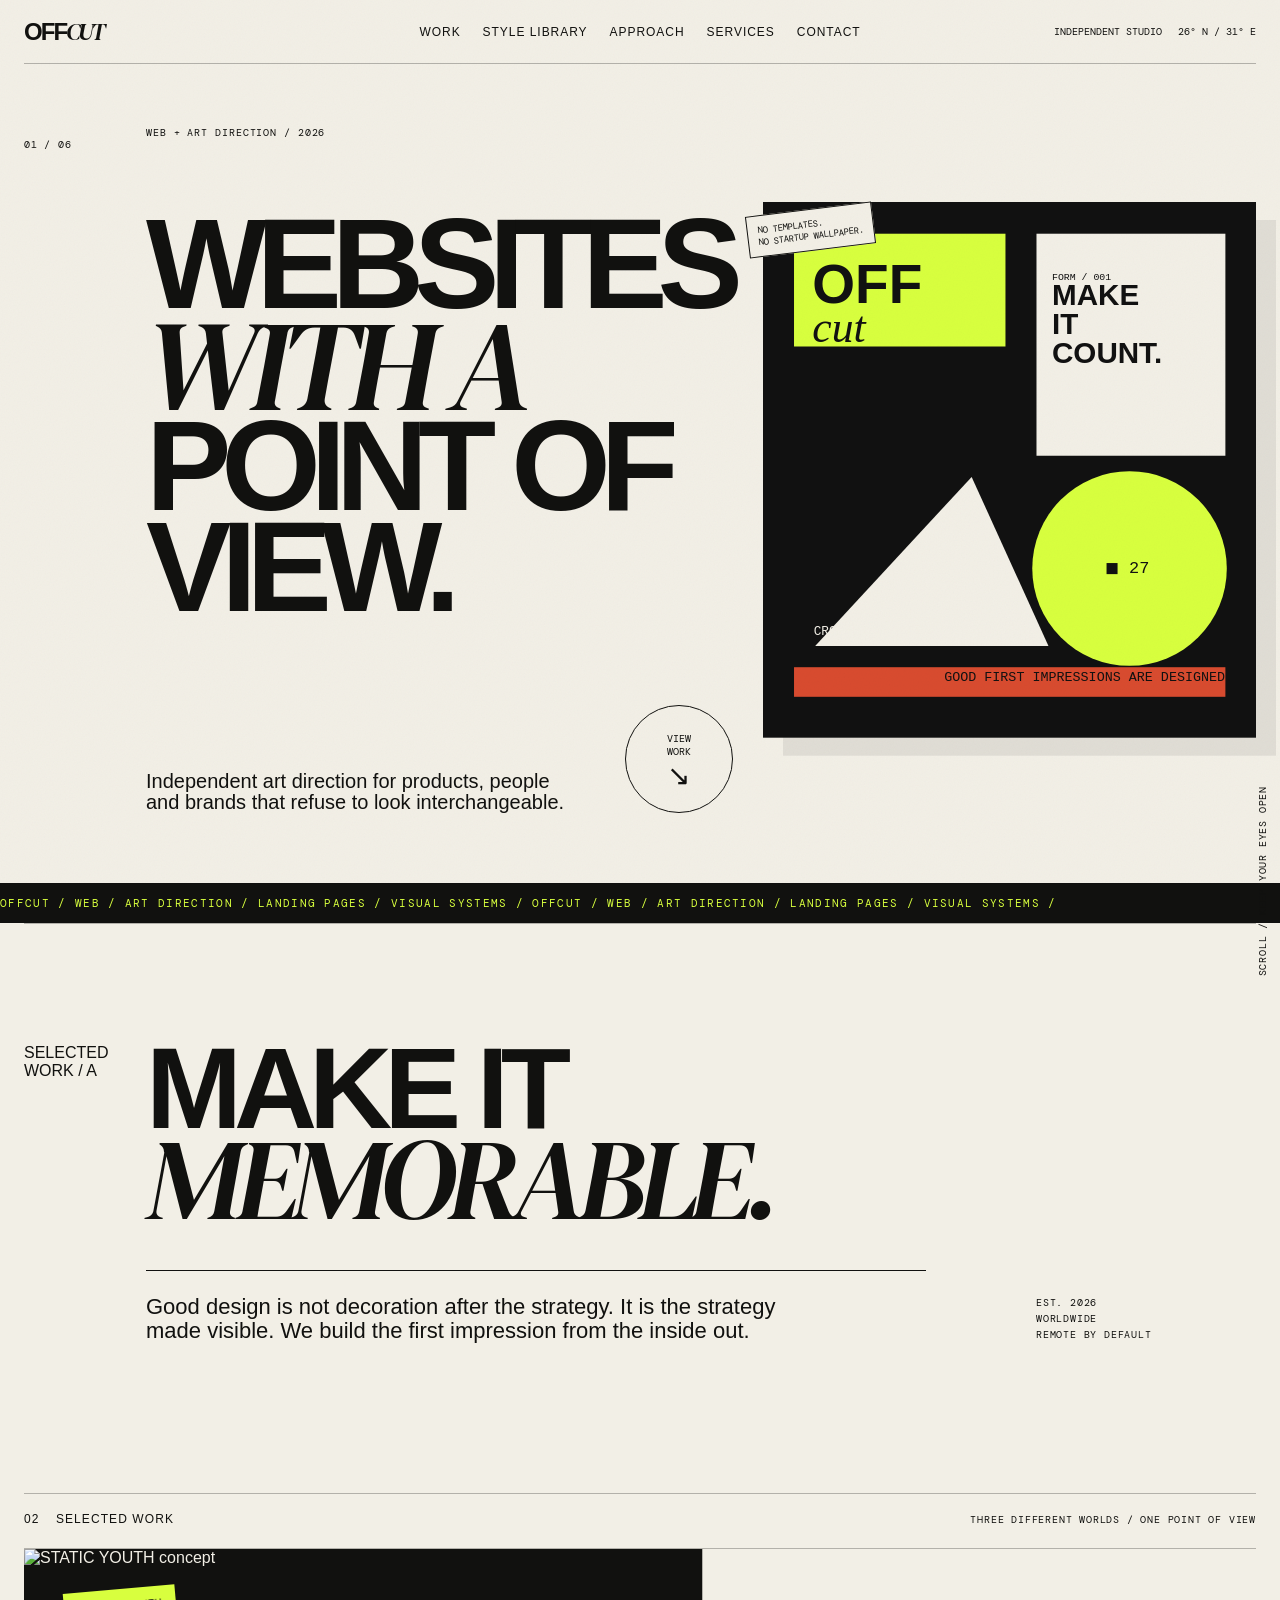
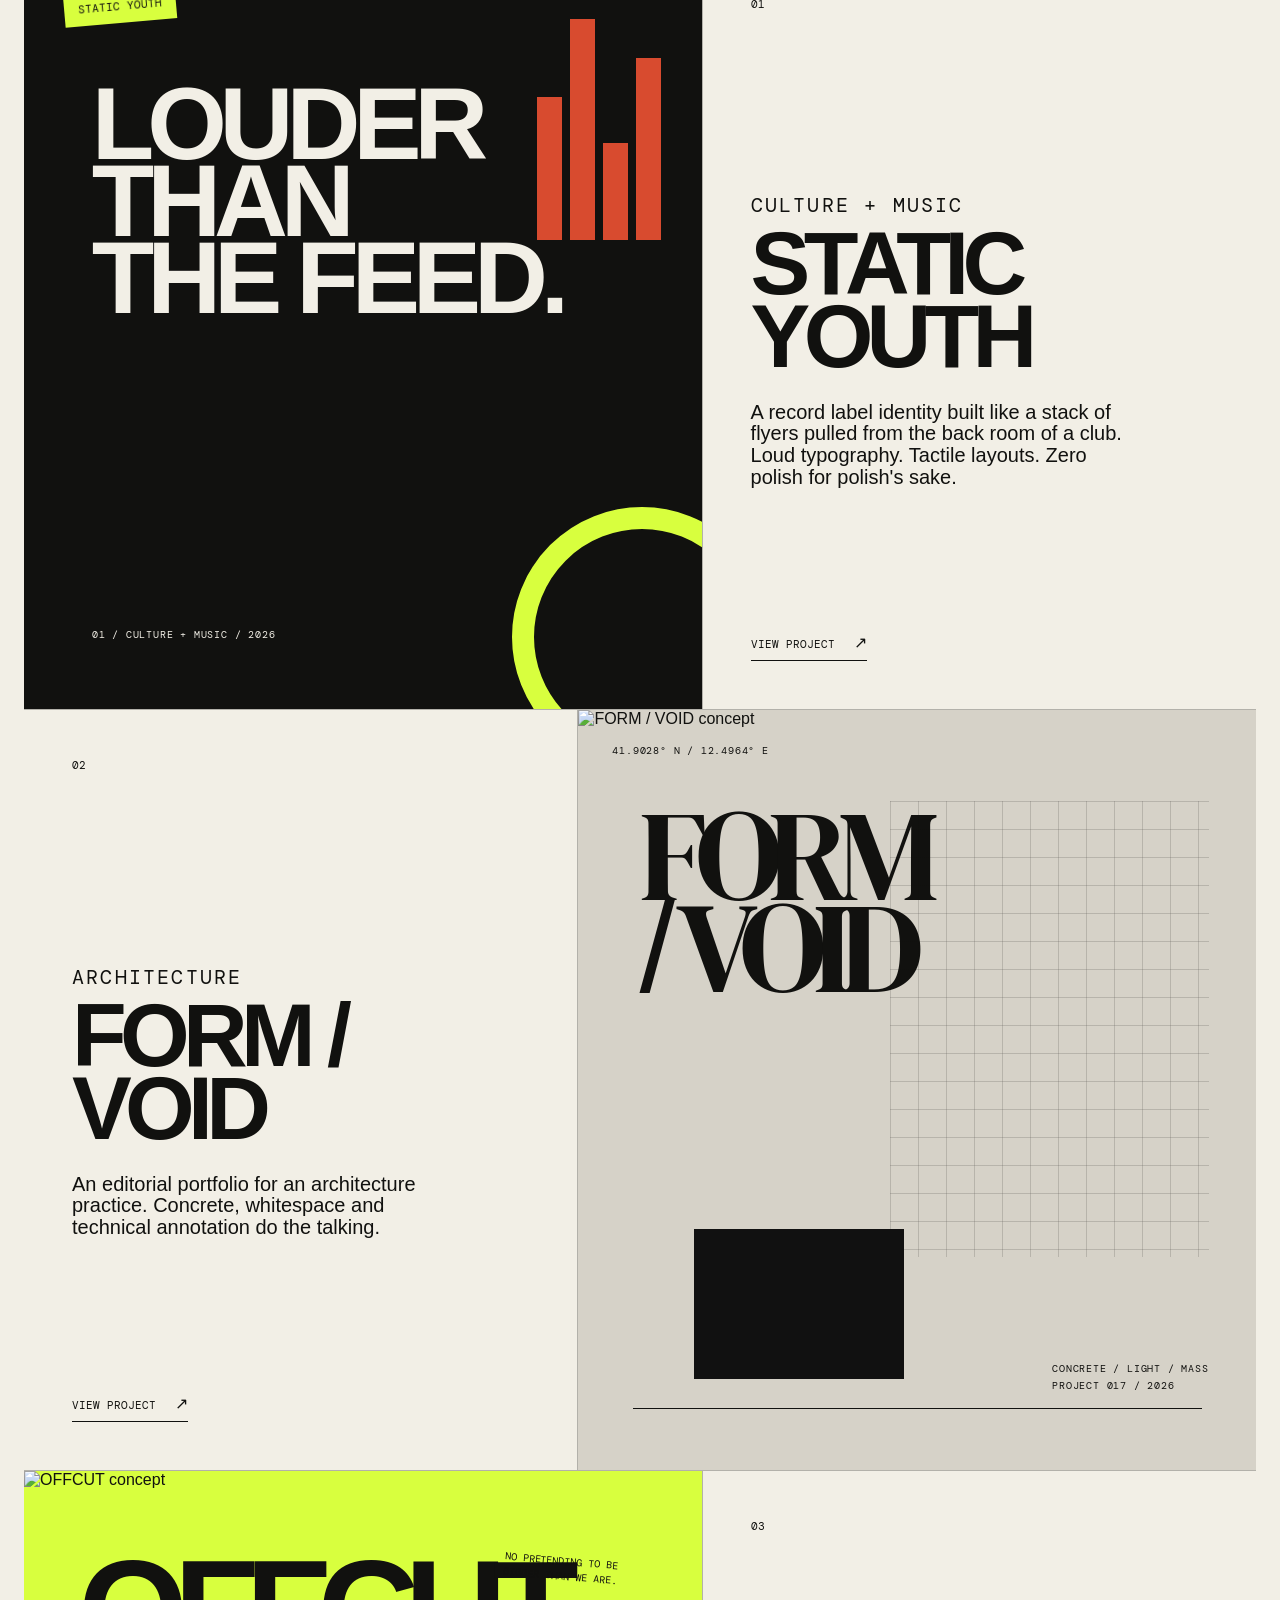
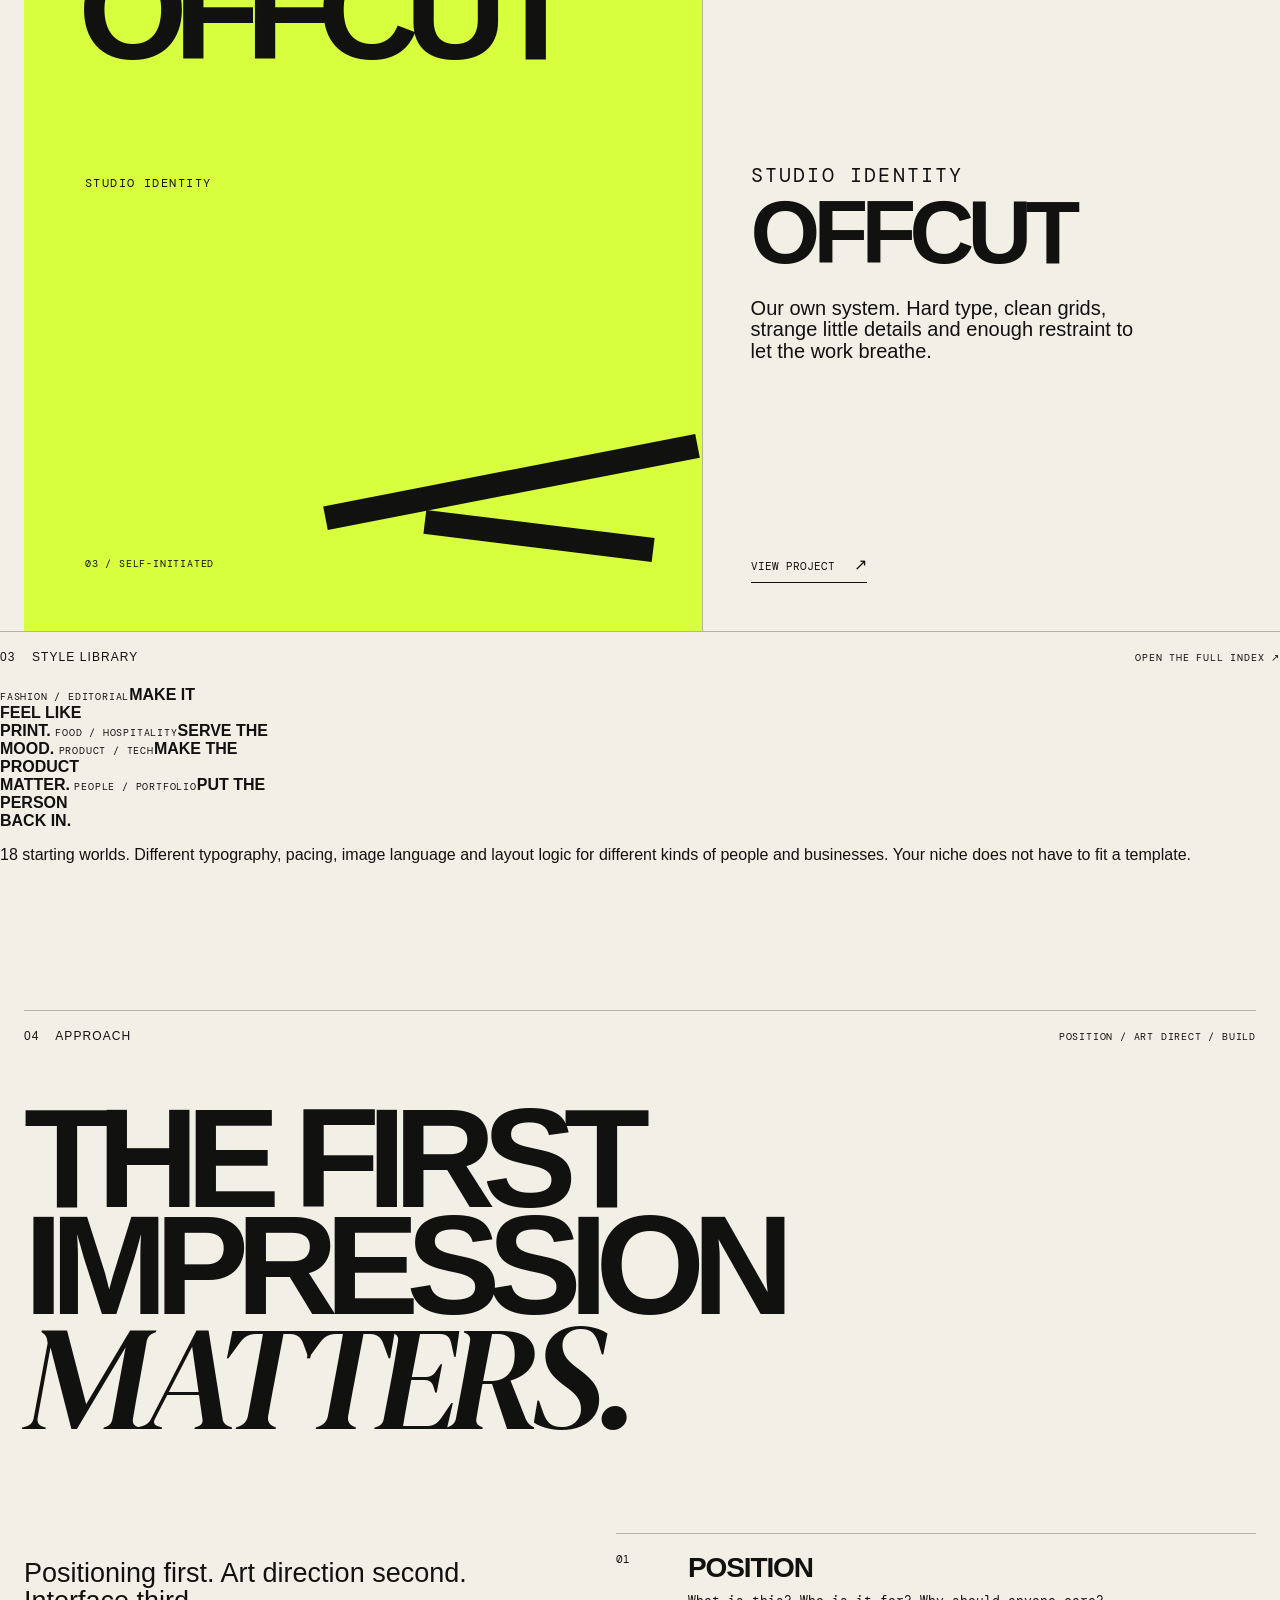
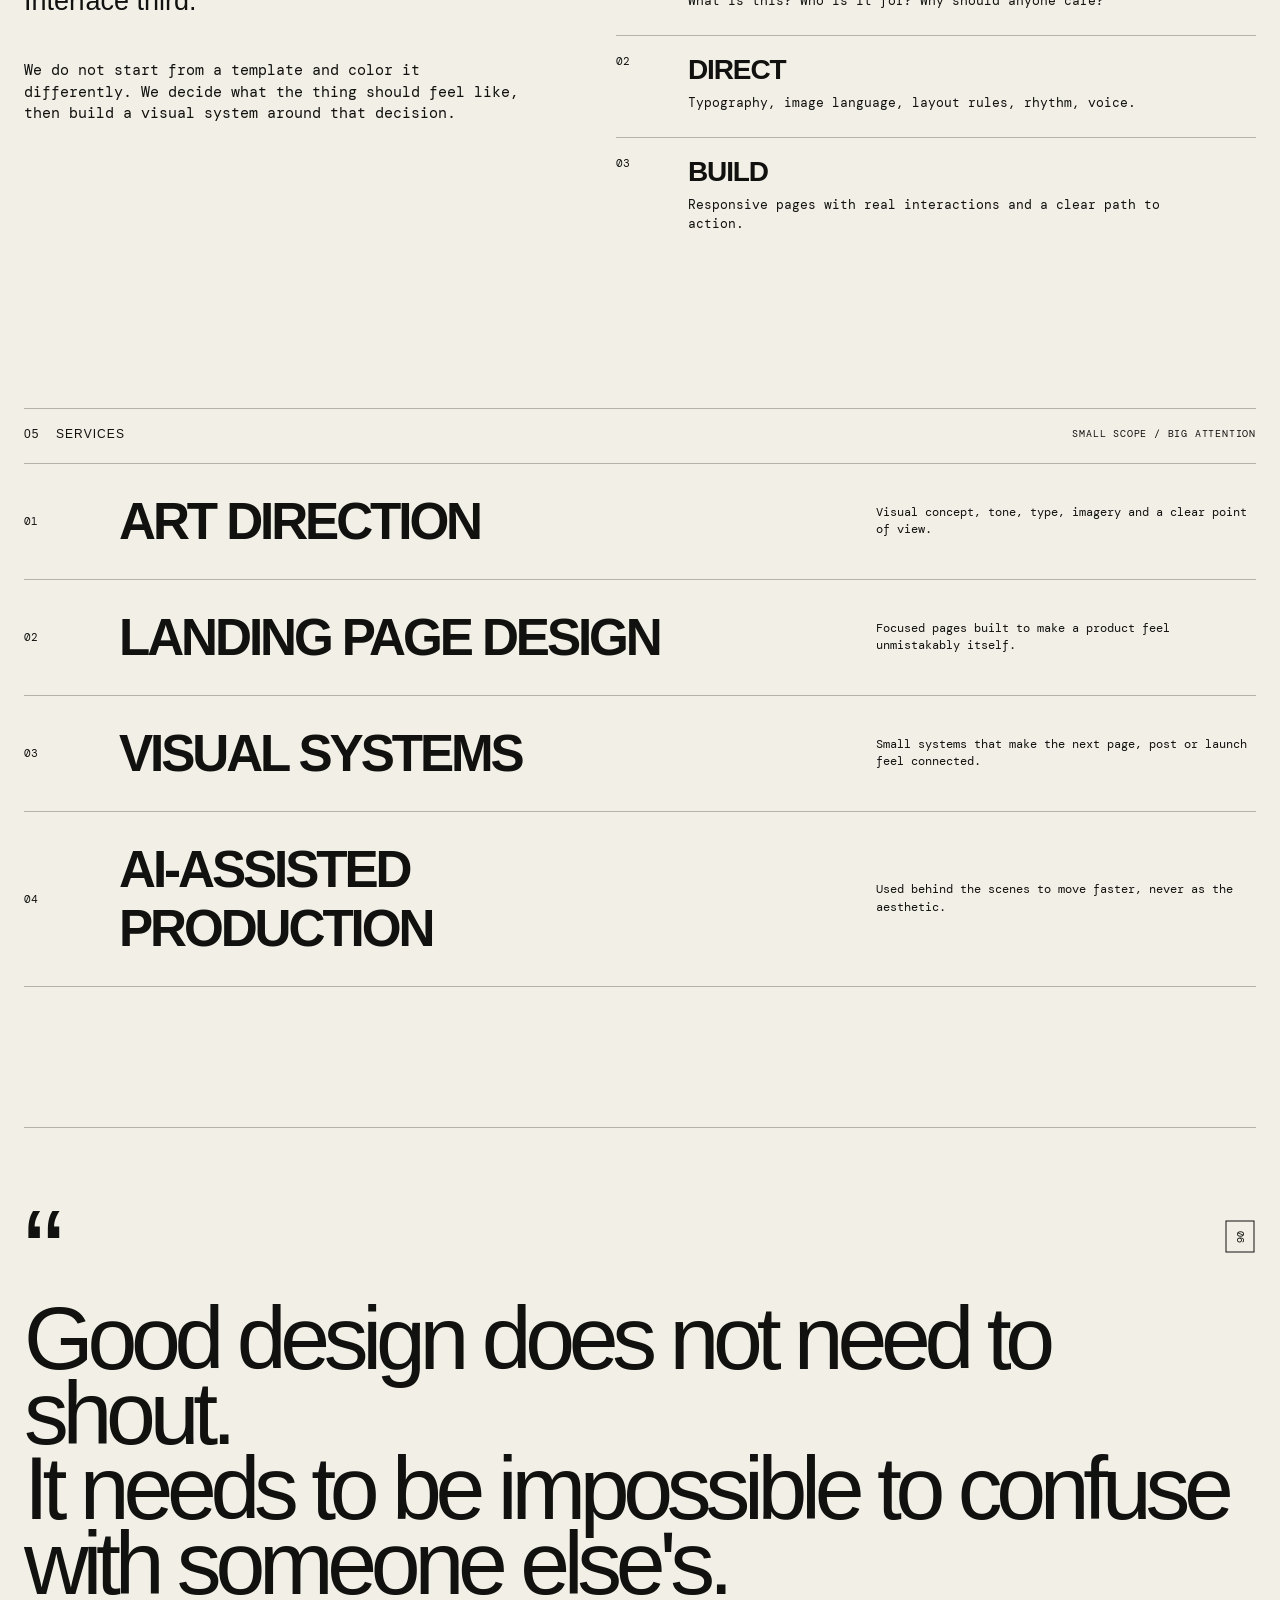
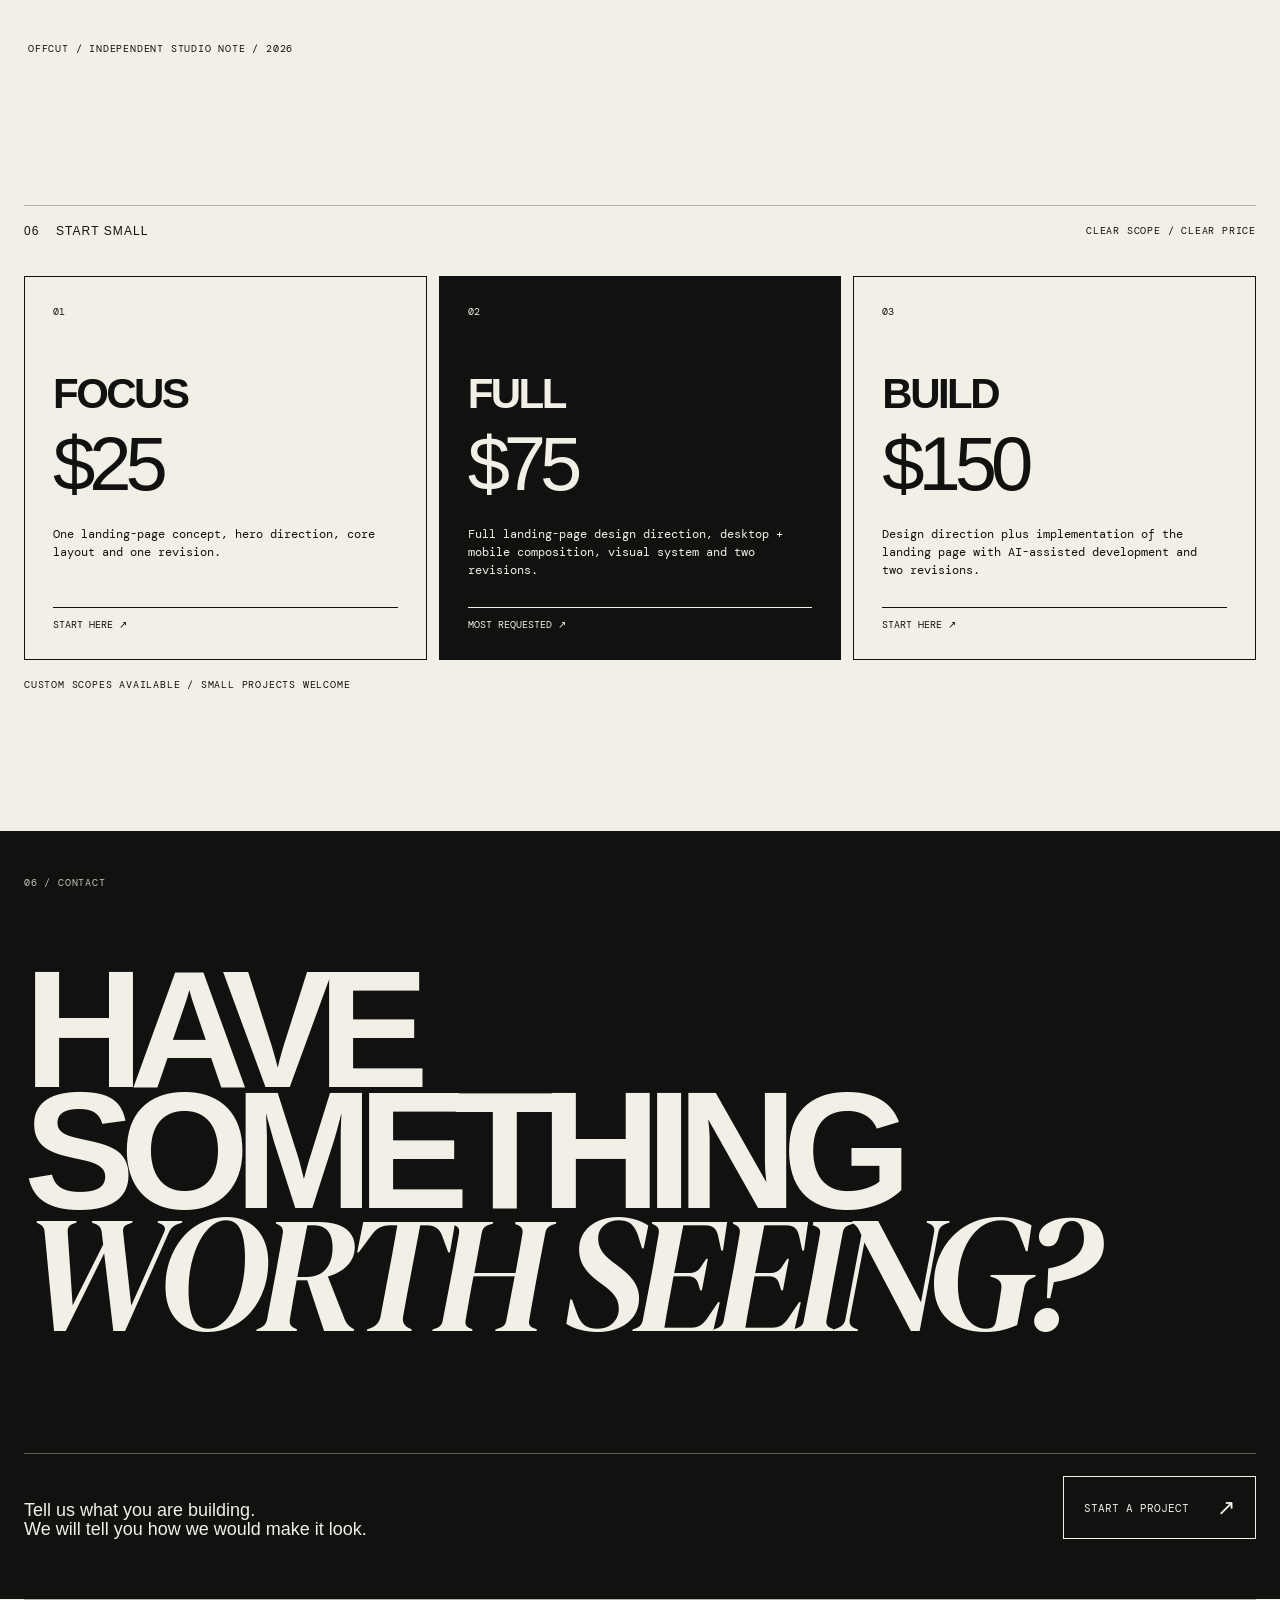
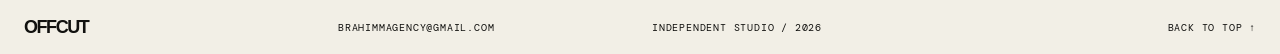
==== commit 708f9688: "Add niche style library teaser to homepage" ====
--- a/index.html
+++ b/index.html
@@ -18,6 +18,7 @@
     </a>
     <nav class="nav" aria-label="Primary">
       <a href="#work">WORK</a>
+      <a href="styles.html">STYLE LIBRARY</a>
       <a href="#approach">APPROACH</a>
       <a href="#services">SERVICES</a>
       <a href="#contact">CONTACT</a>
@@ -143,9 +144,23 @@
       </article>
     </section>
 
-    <section id="approach" class="approach">
-      <div class="section-head">
-        <div><span class="section-number">03</span> APPROACH</div>
+    <section class="style-library-teaser">
+  <div class="section-head">
+    <div><span class="section-number">03</span> STYLE LIBRARY</div>
+    <a class="mono teaser-link" href="styles.html">OPEN THE FULL INDEX ↗</a>
+  </div>
+  <div class="teaser-grid">
+    <a class="teaser-card t-editorial" href="styles.html"><span class="mono">FASHION / EDITORIAL</span><strong>MAKE IT<br>FEEL LIKE<br>PRINT.</strong></a>
+    <a class="teaser-card t-warm" href="styles.html"><span class="mono">FOOD / HOSPITALITY</span><strong>SERVE THE<br>MOOD.</strong></a>
+    <a class="teaser-card t-tech" href="styles.html"><span class="mono">PRODUCT / TECH</span><strong>MAKE THE<br>PRODUCT<br>MATTER.</strong></a>
+    <a class="teaser-card t-human" href="styles.html"><span class="mono">PEOPLE / PORTFOLIO</span><strong>PUT THE<br>PERSON<br>BACK IN.</strong></a>
+  </div>
+  <p class="teaser-copy">18 starting worlds. Different typography, pacing, image language and layout logic for different kinds of people and businesses. Your niche does not have to fit a template.</p>
+</section>
+
+<section id="approach" class="approach">
+      <div class="section-head">
+        <div><span class="section-number">04</span> APPROACH</div>
         <div class="mono">POSITION / ART DIRECT / BUILD</div>
       </div>
       <div class="approach-title">THE FIRST<br>IMPRESSION<br><i>MATTERS.</i></div>
@@ -164,7 +179,7 @@
 
     <section id="services" class="services">
       <div class="section-head">
-        <div><span class="section-number">04</span> SERVICES</div>
+        <div><span class="section-number">05</span> SERVICES</div>
         <div class="mono">SMALL SCOPE / BIG ATTENTION</div>
       </div>
       <div class="service-list">
@@ -183,7 +198,7 @@
 
     <section class="pricing">
       <div class="section-head">
-        <div><span class="section-number">05</span> START SMALL</div>
+        <div><span class="section-number">06</span> START SMALL</div>
         <div class="mono">CLEAR SCOPE / CLEAR PRICE</div>
       </div>
       <div class="pricing-grid">
--- a/styles.css
+++ b/styles.css
@@ -223,3 +223,23 @@
   .contact-bottom{flex-direction:column;align-items:flex-start}
   .site-footer{grid-template-columns:1fr}
 }
+
+
+/* V2 digital details */
+.project{transition:transform .45s cubic-bezier(.2,.8,.2,1)}
+.project:hover{transform:translateY(-5px)}
+.image-card{isolation:isolate;cursor:pointer}
+.project-shot{position:absolute;inset:0;width:100%;height:100%;object-fit:cover;z-index:0;transition:transform .8s cubic-bezier(.2,.75,.15,1),filter .5s ease}
+.image-card .visual-overlay{position:absolute;inset:0;z-index:2;background:linear-gradient(120deg,transparent 25%,rgba(216,255,62,.22),transparent 70%);mix-blend-mode:screen;opacity:0;transform:translateX(-30%);transition:opacity .4s ease,transform .8s ease}
+.image-card:hover .project-shot{transform:scale(1.045) rotate(.4deg);filter:saturate(.9) contrast(1.05)}
+.image-card:hover .visual-overlay{opacity:1;transform:translateX(30%)}
+.project-visual:has(.project-shot) > *:not(.project-shot):not(.visual-overlay){z-index:3}
+.ticker{overflow:hidden;border-top:1px solid var(--line);border-bottom:1px solid var(--line);white-space:nowrap;background:var(--ink);color:var(--lime);font:11px var(--mono);text-transform:uppercase;letter-spacing:.12em}
+.ticker div{display:inline-block;padding:12px 0;animation:marquee 28s linear infinite}
+@keyframes marquee{to{transform:translateX(-50%)}}
+.statement-pin{position:relative}
+.statement-pin::after{content:"06";position:absolute;right:0;top:94px;font:10px var(--mono);border:1px solid var(--ink);padding:7px 9px;transform:rotate(90deg)}
+@media(max-width:620px){.statement-pin::after{top:60px}.ticker div{animation-duration:20s}}
+
+.cursor-label{position:fixed;left:0;top:0;z-index:30;pointer-events:none;opacity:0;font:10px var(--mono);background:var(--lime);color:var(--ink);padding:7px 9px;border:1px solid var(--ink);transition:opacity .15s ease;transform:translate3d(-100px,-100px,0)}
+.cursor-label.on{opacity:1}
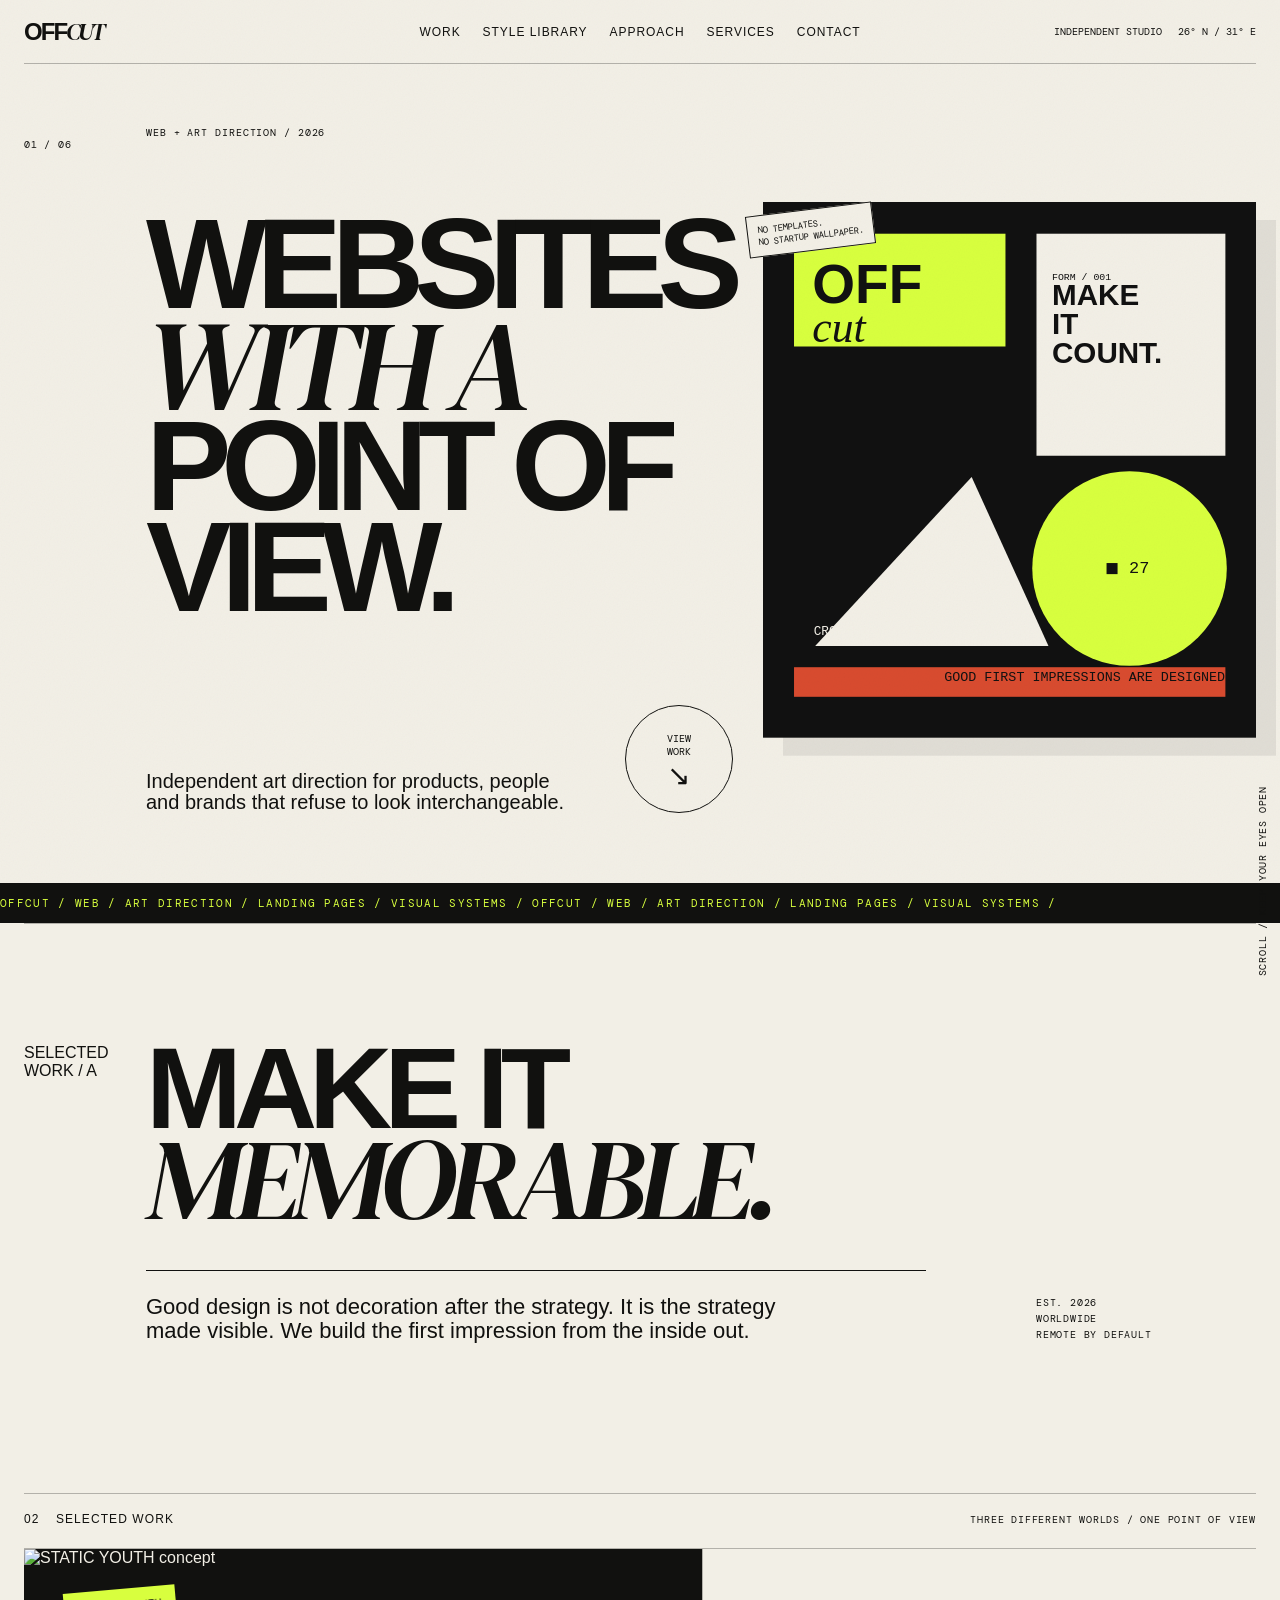
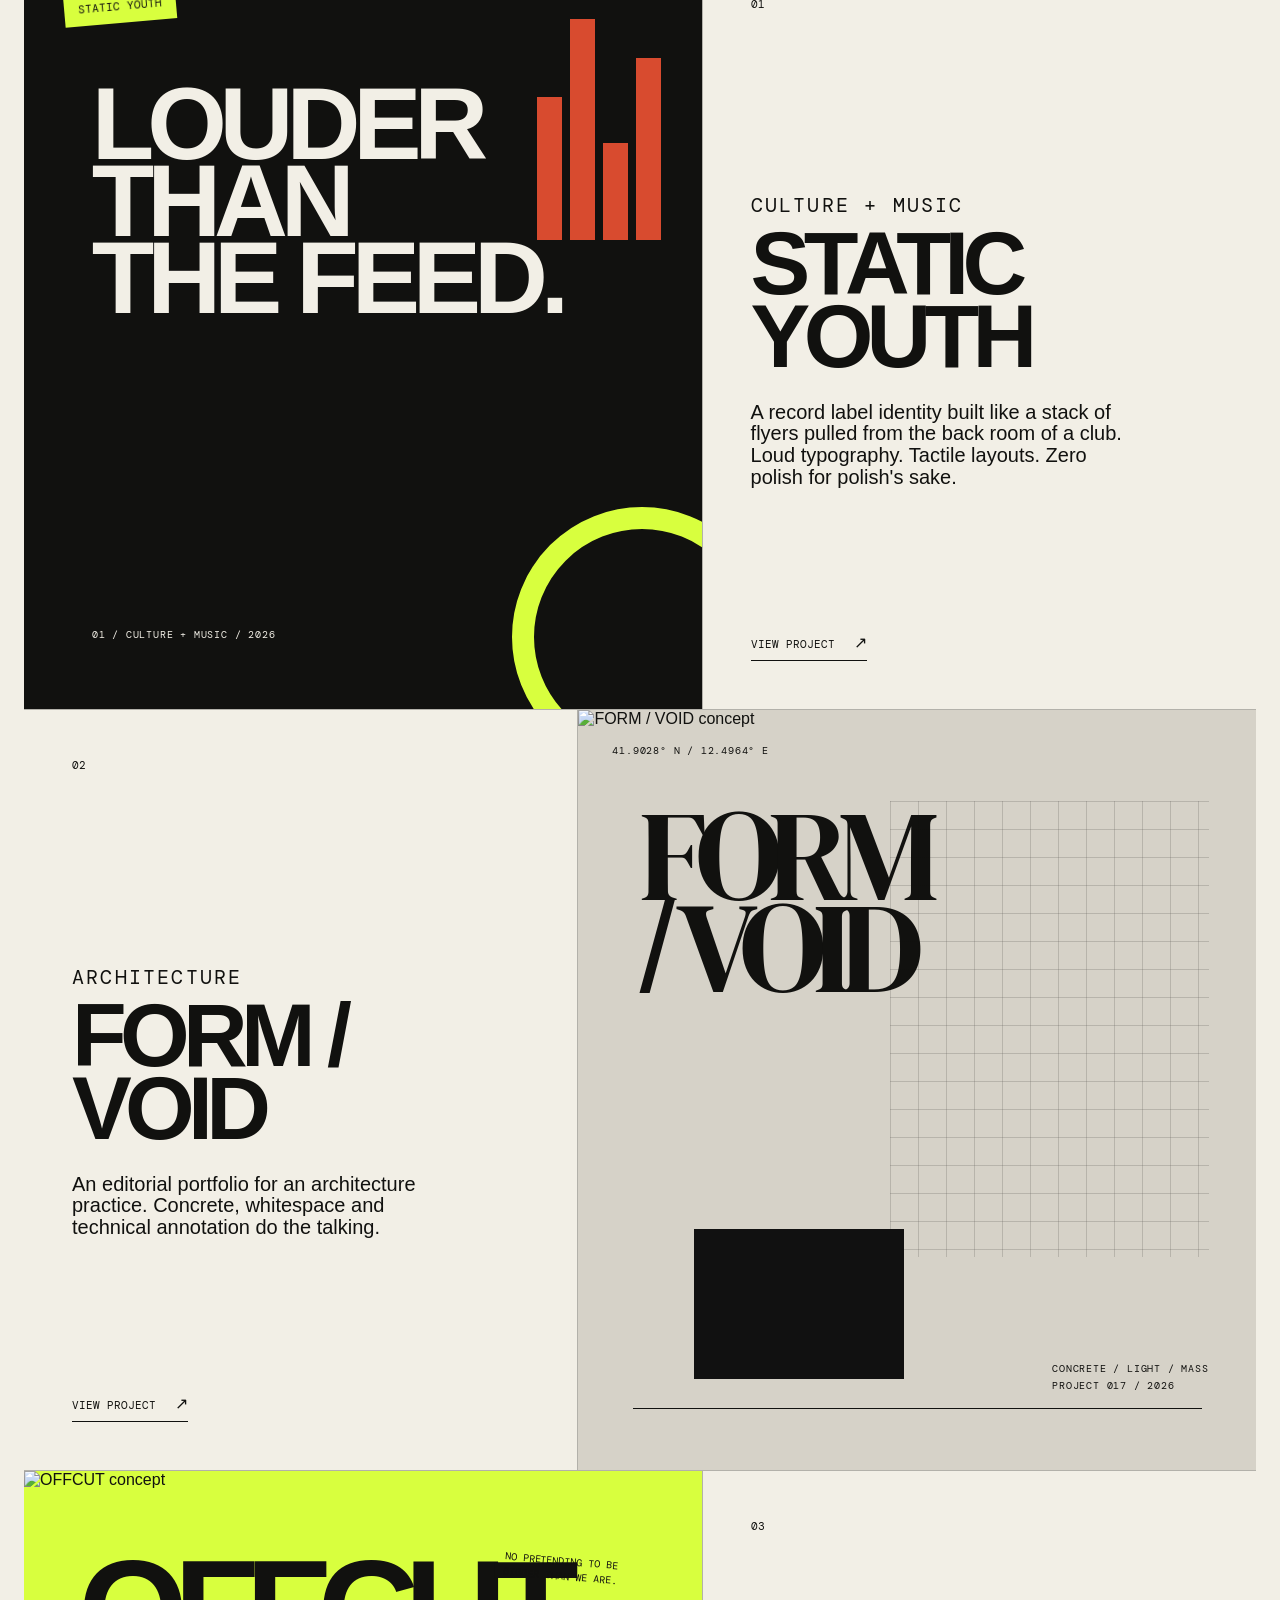
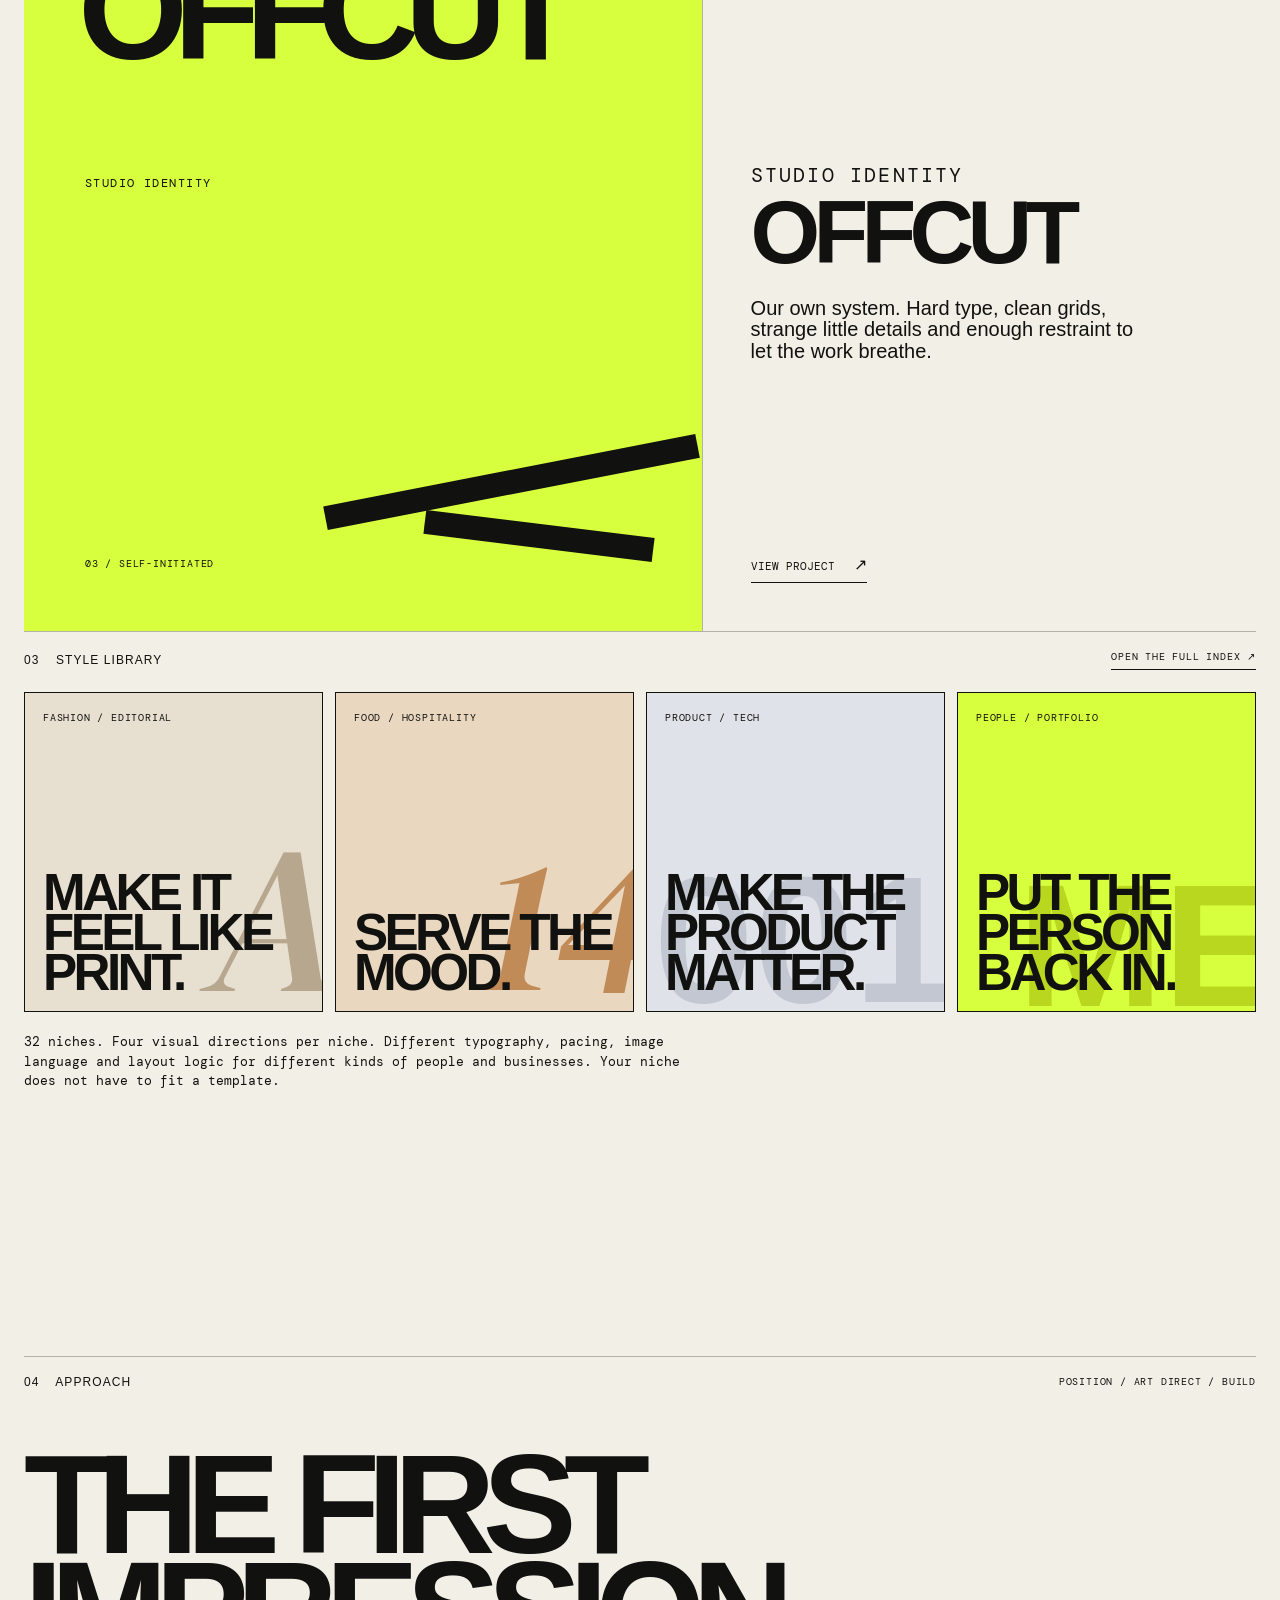
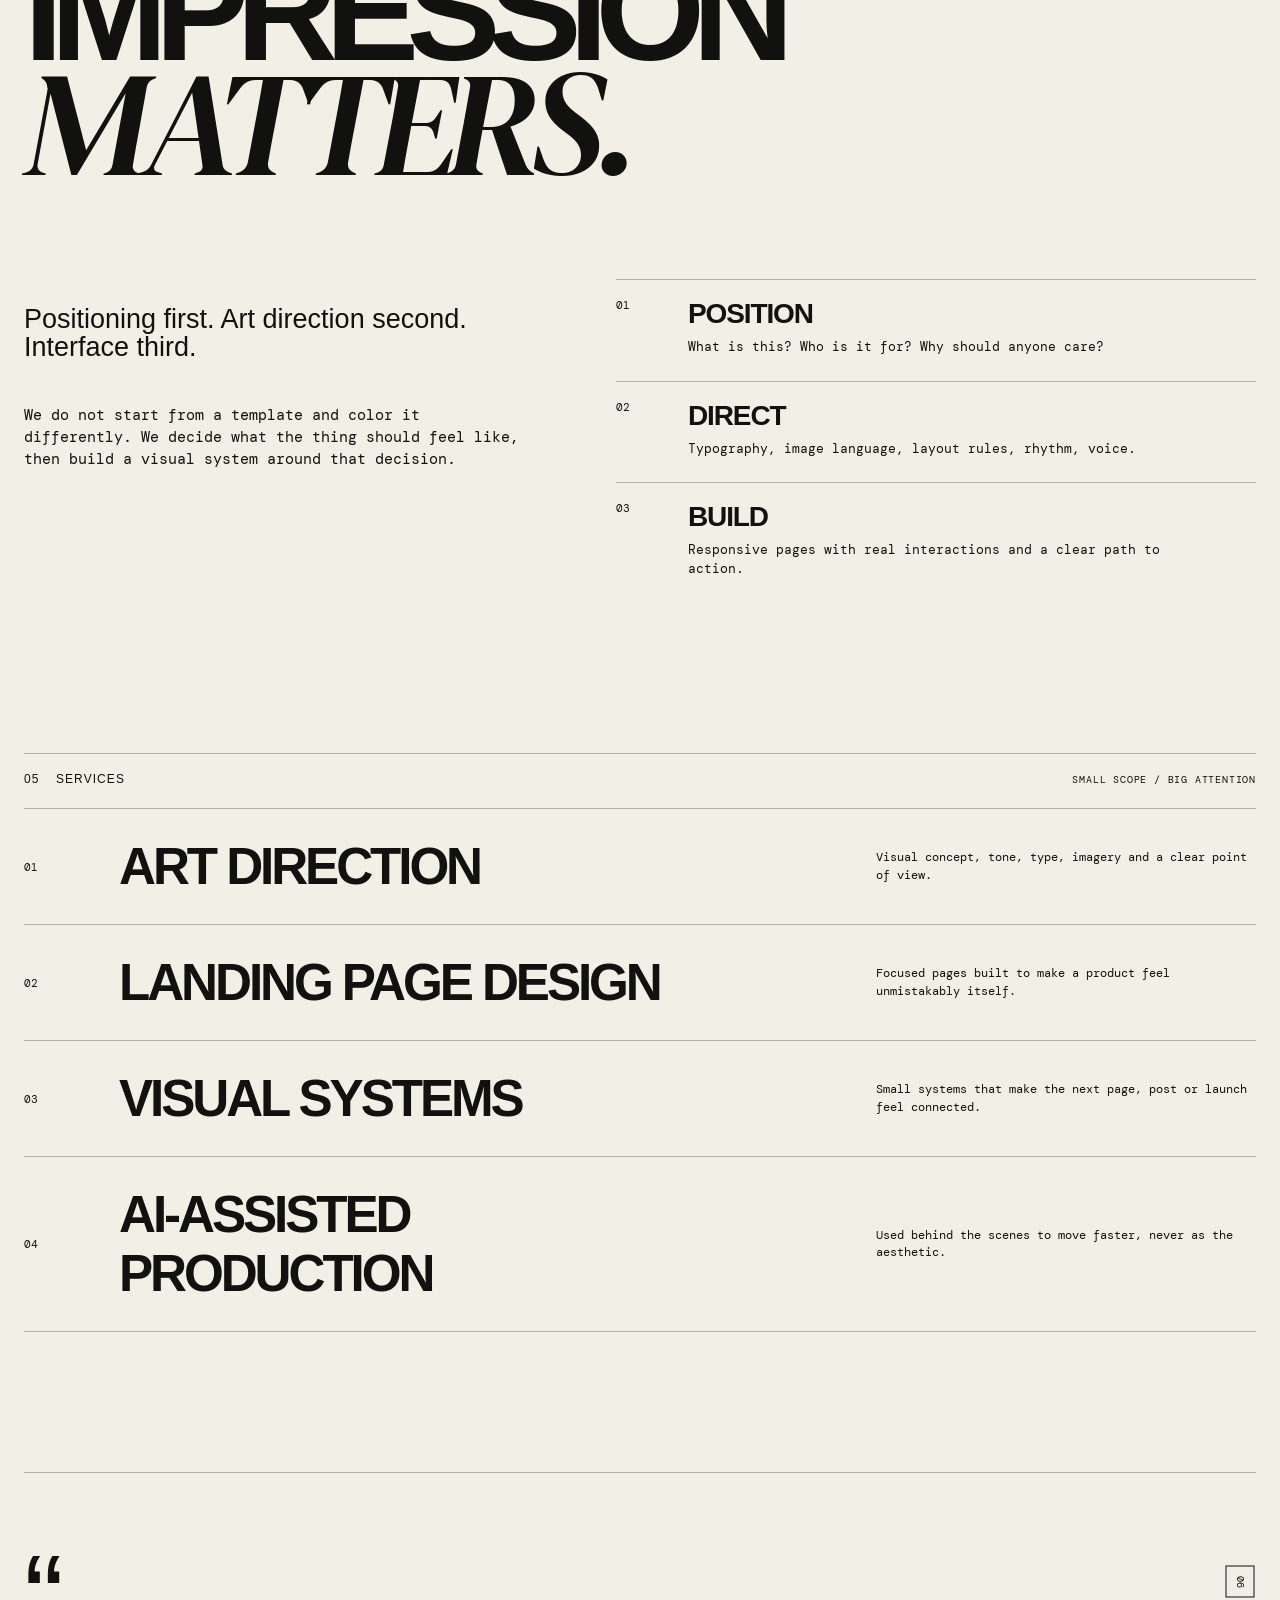
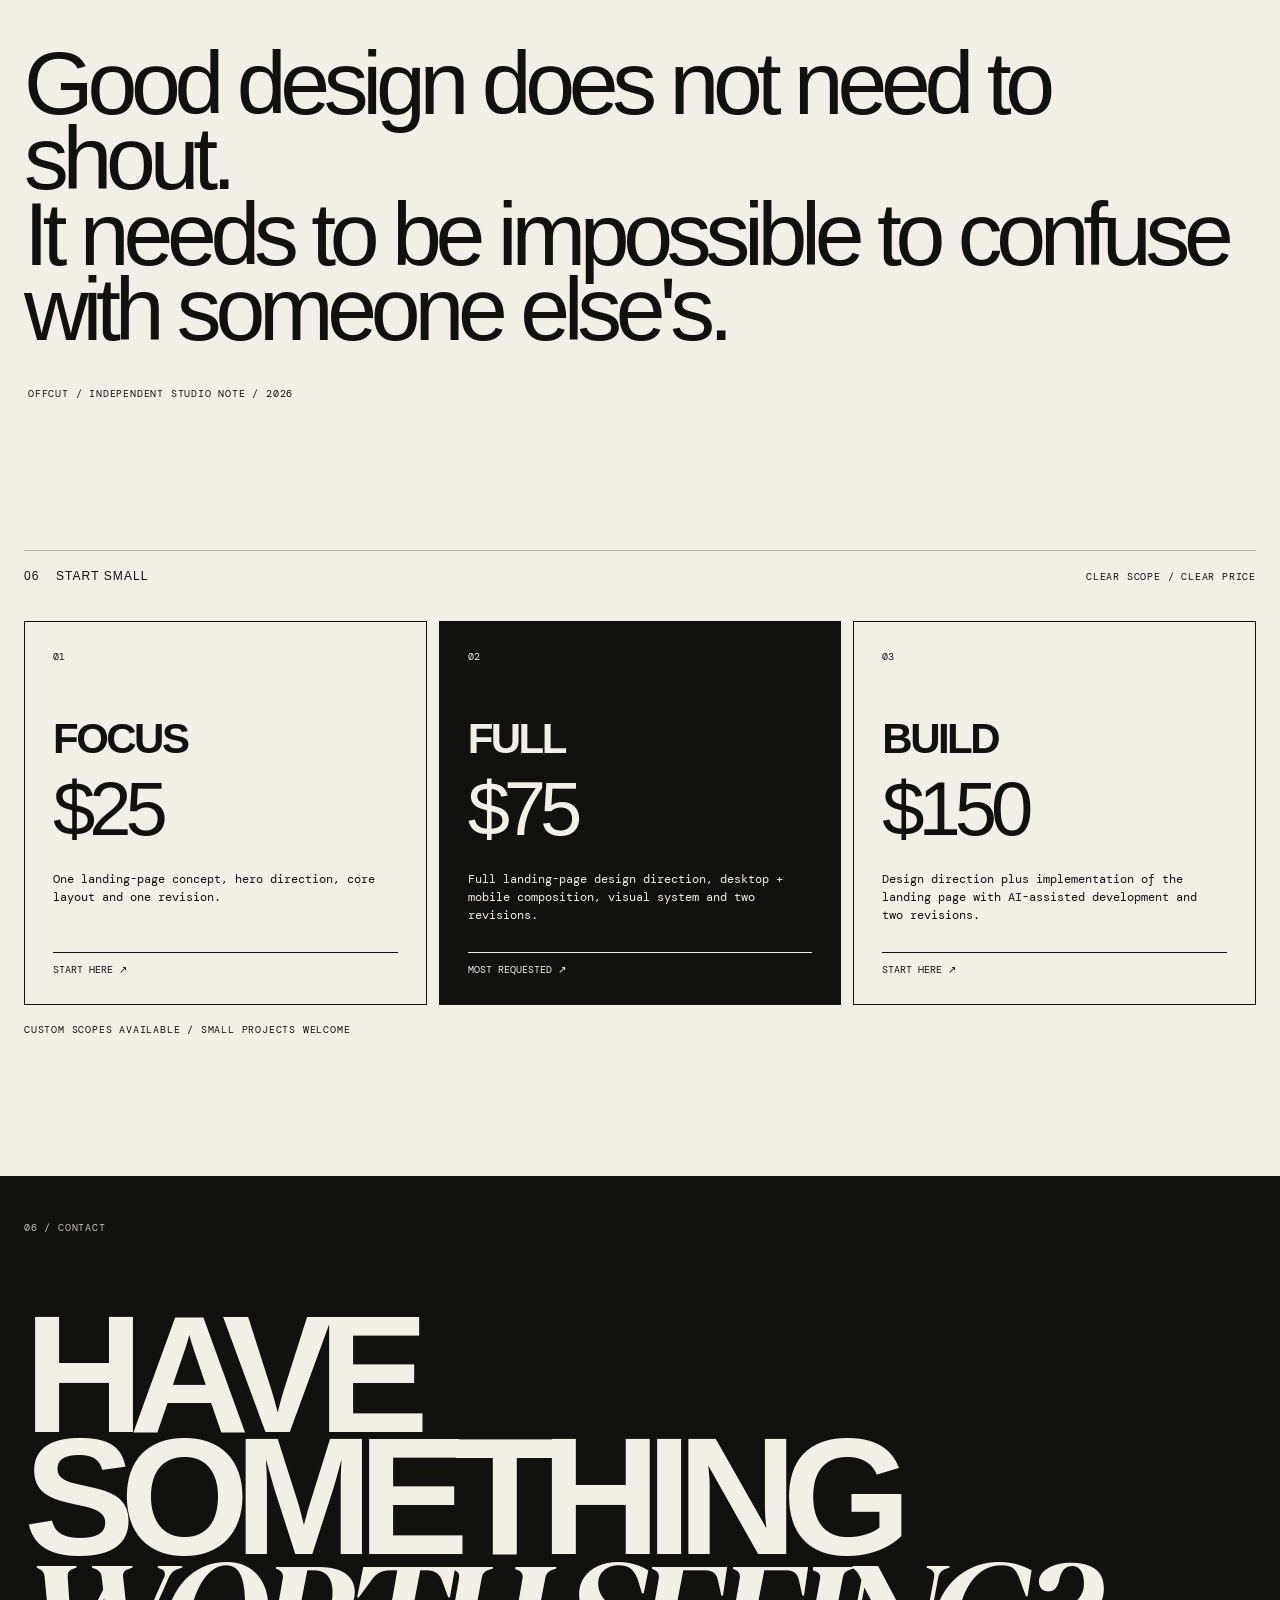
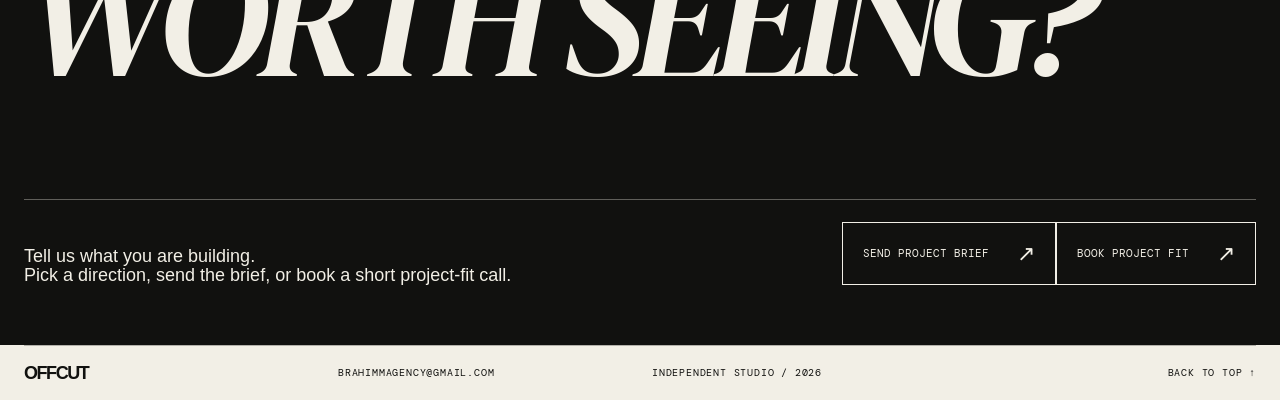
==== commit 4b80f697: "Polish OFFCUT conversion flow and library count" ====
--- a/index.html
+++ b/index.html
@@ -155,7 +155,7 @@
     <a class="teaser-card t-tech" href="styles.html"><span class="mono">PRODUCT / TECH</span><strong>MAKE THE<br>PRODUCT<br>MATTER.</strong></a>
     <a class="teaser-card t-human" href="styles.html"><span class="mono">PEOPLE / PORTFOLIO</span><strong>PUT THE<br>PERSON<br>BACK IN.</strong></a>
   </div>
-  <p class="teaser-copy">18 starting worlds. Different typography, pacing, image language and layout logic for different kinds of people and businesses. Your niche does not have to fit a template.</p>
+  <p class="teaser-copy">32 niches. Four visual directions per niche. Different typography, pacing, image language and layout logic for different kinds of people and businesses. Your niche does not have to fit a template.</p>
 </section>
 
 <section id="approach" class="approach">
@@ -231,8 +231,8 @@
       <div class="contact-top mono">06 / CONTACT</div>
       <h2>HAVE<br>SOMETHING<br><i>WORTH SEEING?</i></h2>
       <div class="contact-bottom">
-        <p>Tell us what you are building.<br>We will tell you how we would make it look.</p>
-        <a class="contact-button" href="mailto:brahimmagency@gmail.com?subject=OFFCUT%20project%20inquiry">START A PROJECT <span>↗</span></a>
+        <p>Tell us what you are building.<br>Pick a direction, send the brief, or book a short project-fit call.</p>
+        <div class="contact-actions"><a class="contact-button" href="mailto:brahimmagency@gmail.com?subject=OFFCUT%20project%20inquiry">SEND PROJECT BRIEF <span>↗</span></a><a class="contact-button contact-secondary" href="https://calendly.com/brahimmagency/30min" target="_blank" rel="noreferrer">BOOK PROJECT FIT <span>↗</span></a></div>
       </div>
     </section>
   </main>
--- a/styles.css
+++ b/styles.css
@@ -243,3 +243,17 @@
 
 .cursor-label{position:fixed;left:0;top:0;z-index:30;pointer-events:none;opacity:0;font:10px var(--mono);background:var(--lime);color:var(--ink);padding:7px 9px;border:1px solid var(--ink);transition:opacity .15s ease;transform:translate3d(-100px,-100px,0)}
 .cursor-label.on{opacity:1}
+
+.style-library-teaser{width:min(var(--wide),calc(100% - 48px));margin:0 auto;padding:0 0 135px}
+.teaser-grid{display:grid;grid-template-columns:repeat(4,1fr);gap:12px}
+.teaser-card{min-height:320px;border:1px solid var(--ink);padding:18px;display:flex;flex-direction:column;justify-content:space-between;overflow:hidden;position:relative;transition:transform .35s ease}
+.teaser-card:hover{transform:translateY(-6px)}
+.teaser-card strong{font-size:clamp(38px,4vw,64px);line-height:.78;letter-spacing:-.07em;position:relative;z-index:2}
+.t-editorial{background:#e7dfd0}.t-editorial:after{content:"A";position:absolute;right:-20px;bottom:-50px;font:210px var(--serif);font-style:italic;color:#b8a78f}
+.t-warm{background:#ead7c0}.t-warm:after{content:"14";position:absolute;right:-25px;bottom:-42px;font:190px var(--serif);font-style:italic;color:#c08b57}
+.t-tech{background:#dfe2e8}.t-tech:after{content:"001";position:absolute;right:-10px;bottom:-32px;font:180px var(--sans);font-weight:900;color:#c2c7d1}
+.t-human{background:var(--lime)}.t-human:after{content:"ME";position:absolute;right:-25px;bottom:-35px;font:175px var(--sans);font-weight:900;color:#b9d71e}
+.teaser-copy{font:13px var(--mono);line-height:1.5;max-width:680px;margin:20px 0 0}
+.teaser-link{border-bottom:1px solid var(--ink);padding-bottom:6px}
+@media(max-width:980px){.teaser-grid{grid-template-columns:repeat(2,1fr)}.style-library-teaser{width:min(var(--wide),calc(100% - 28px))}}
+@media(max-width:600px){.teaser-grid{grid-template-columns:1fr}}
